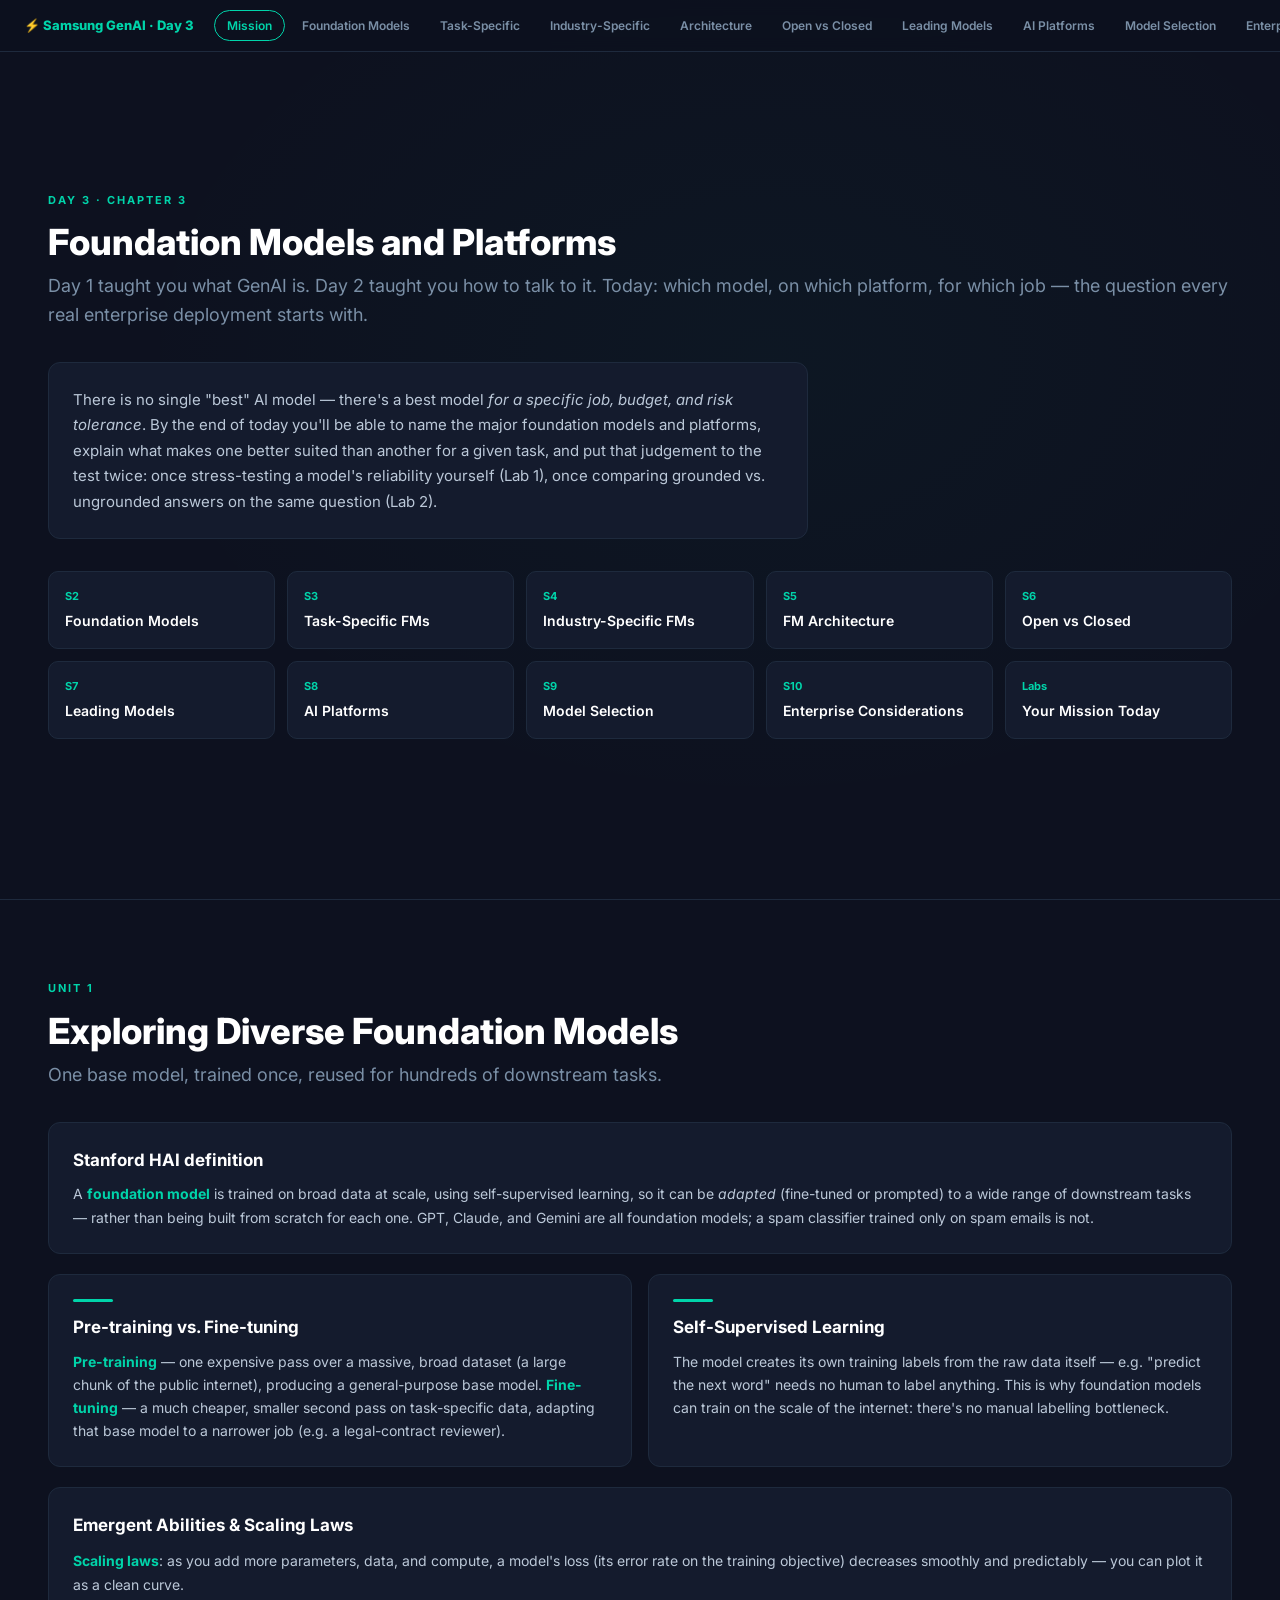
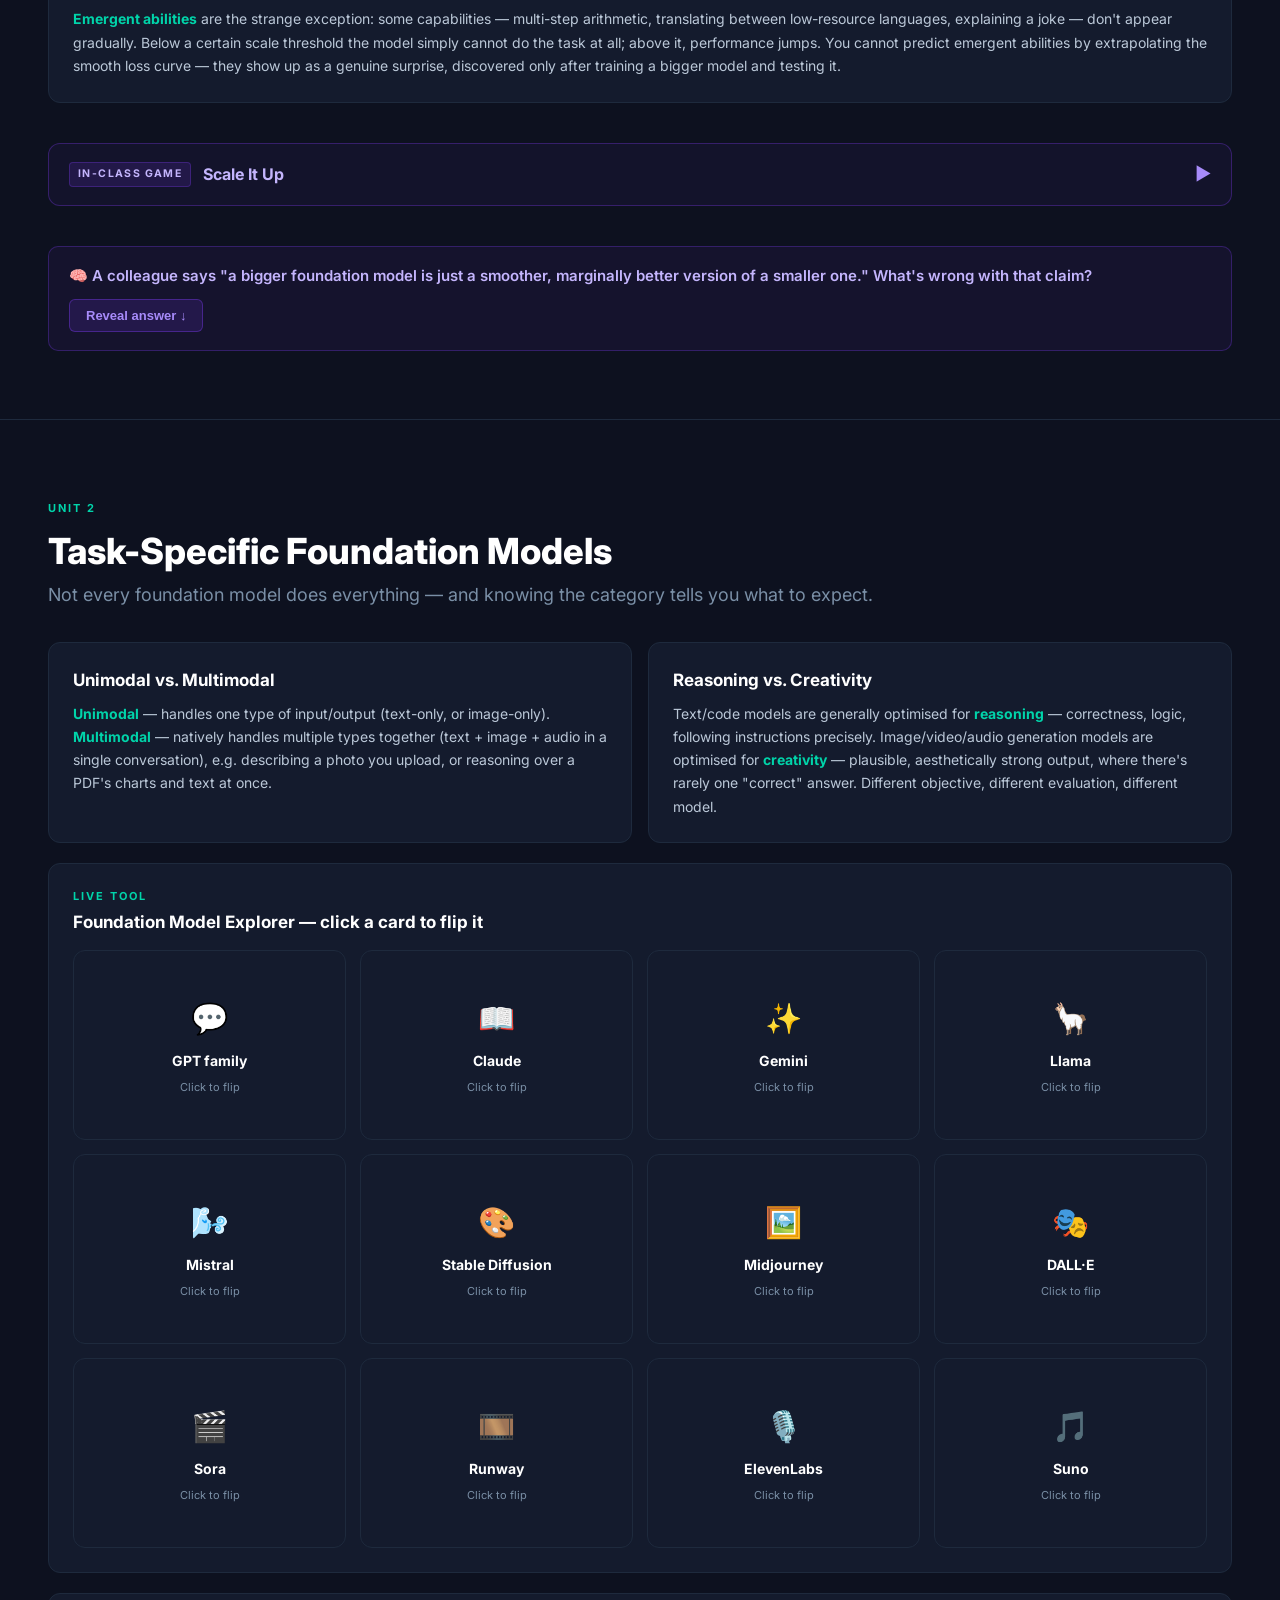
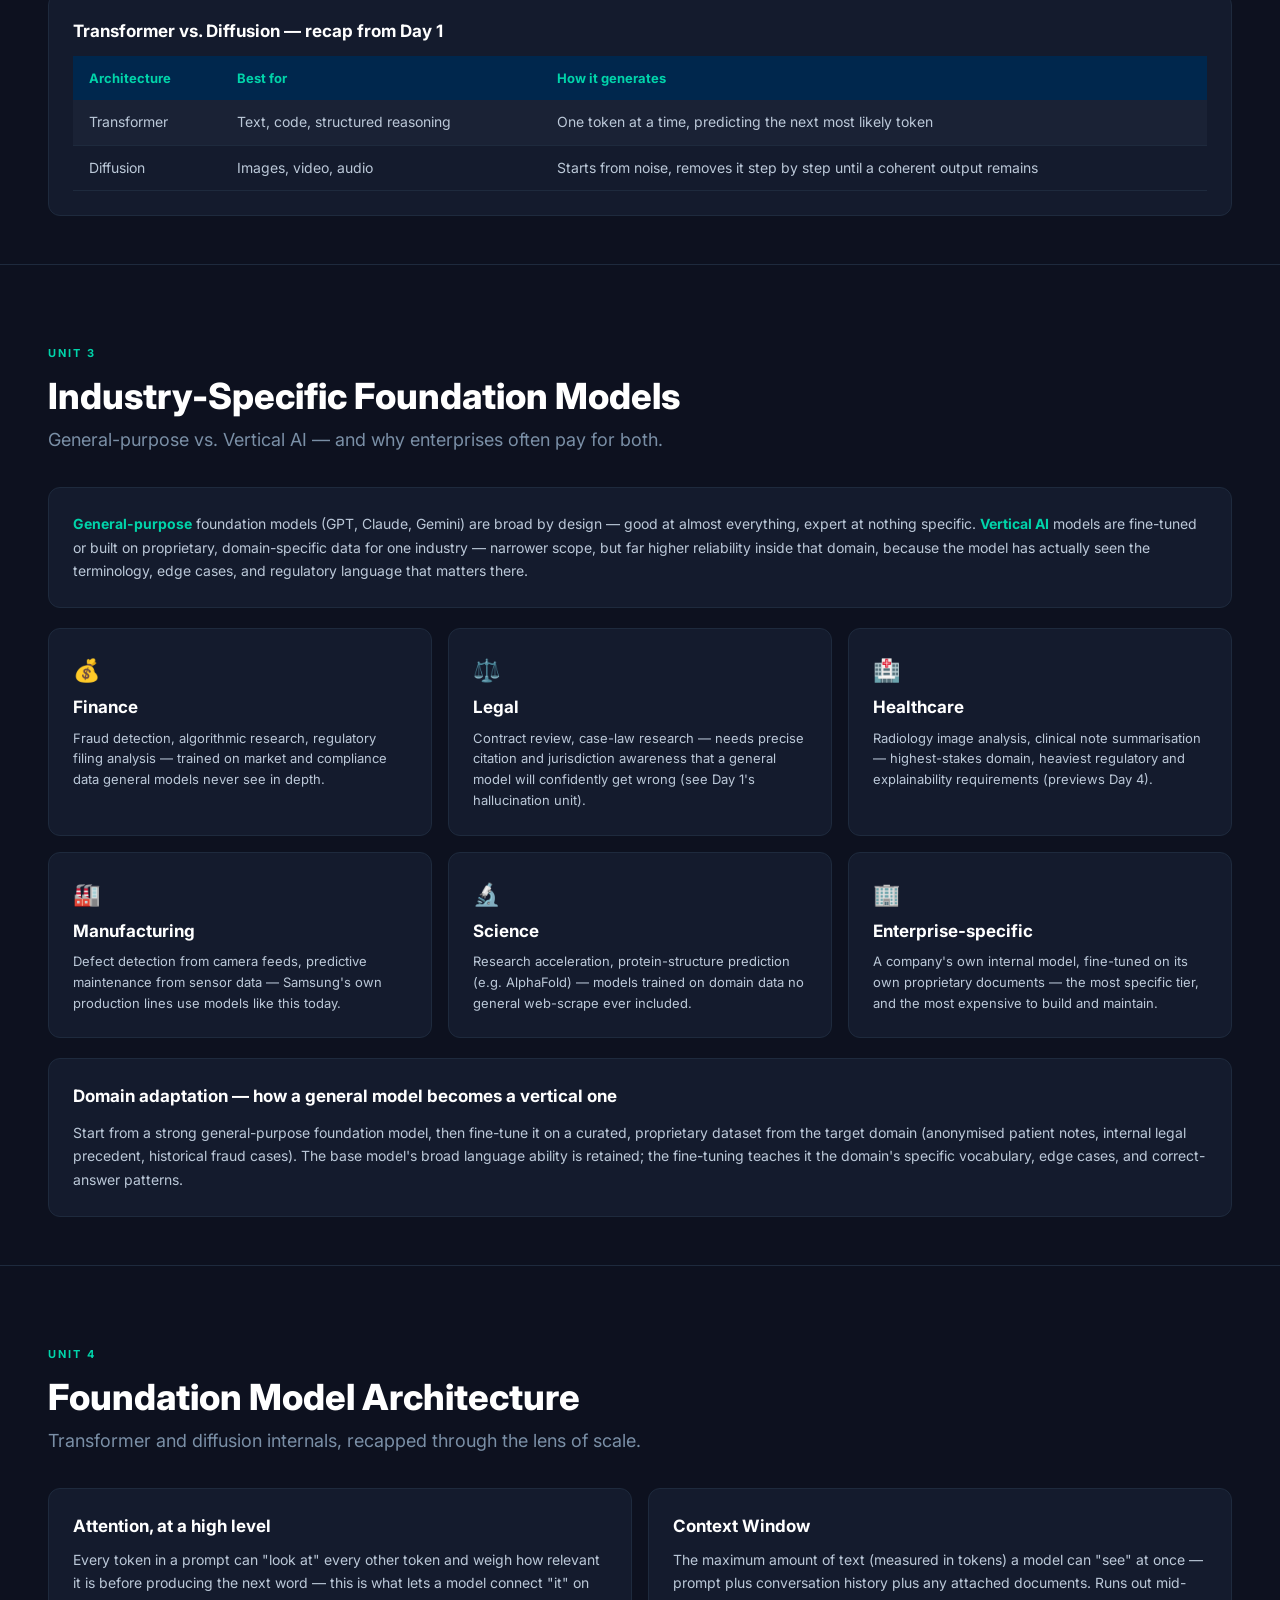
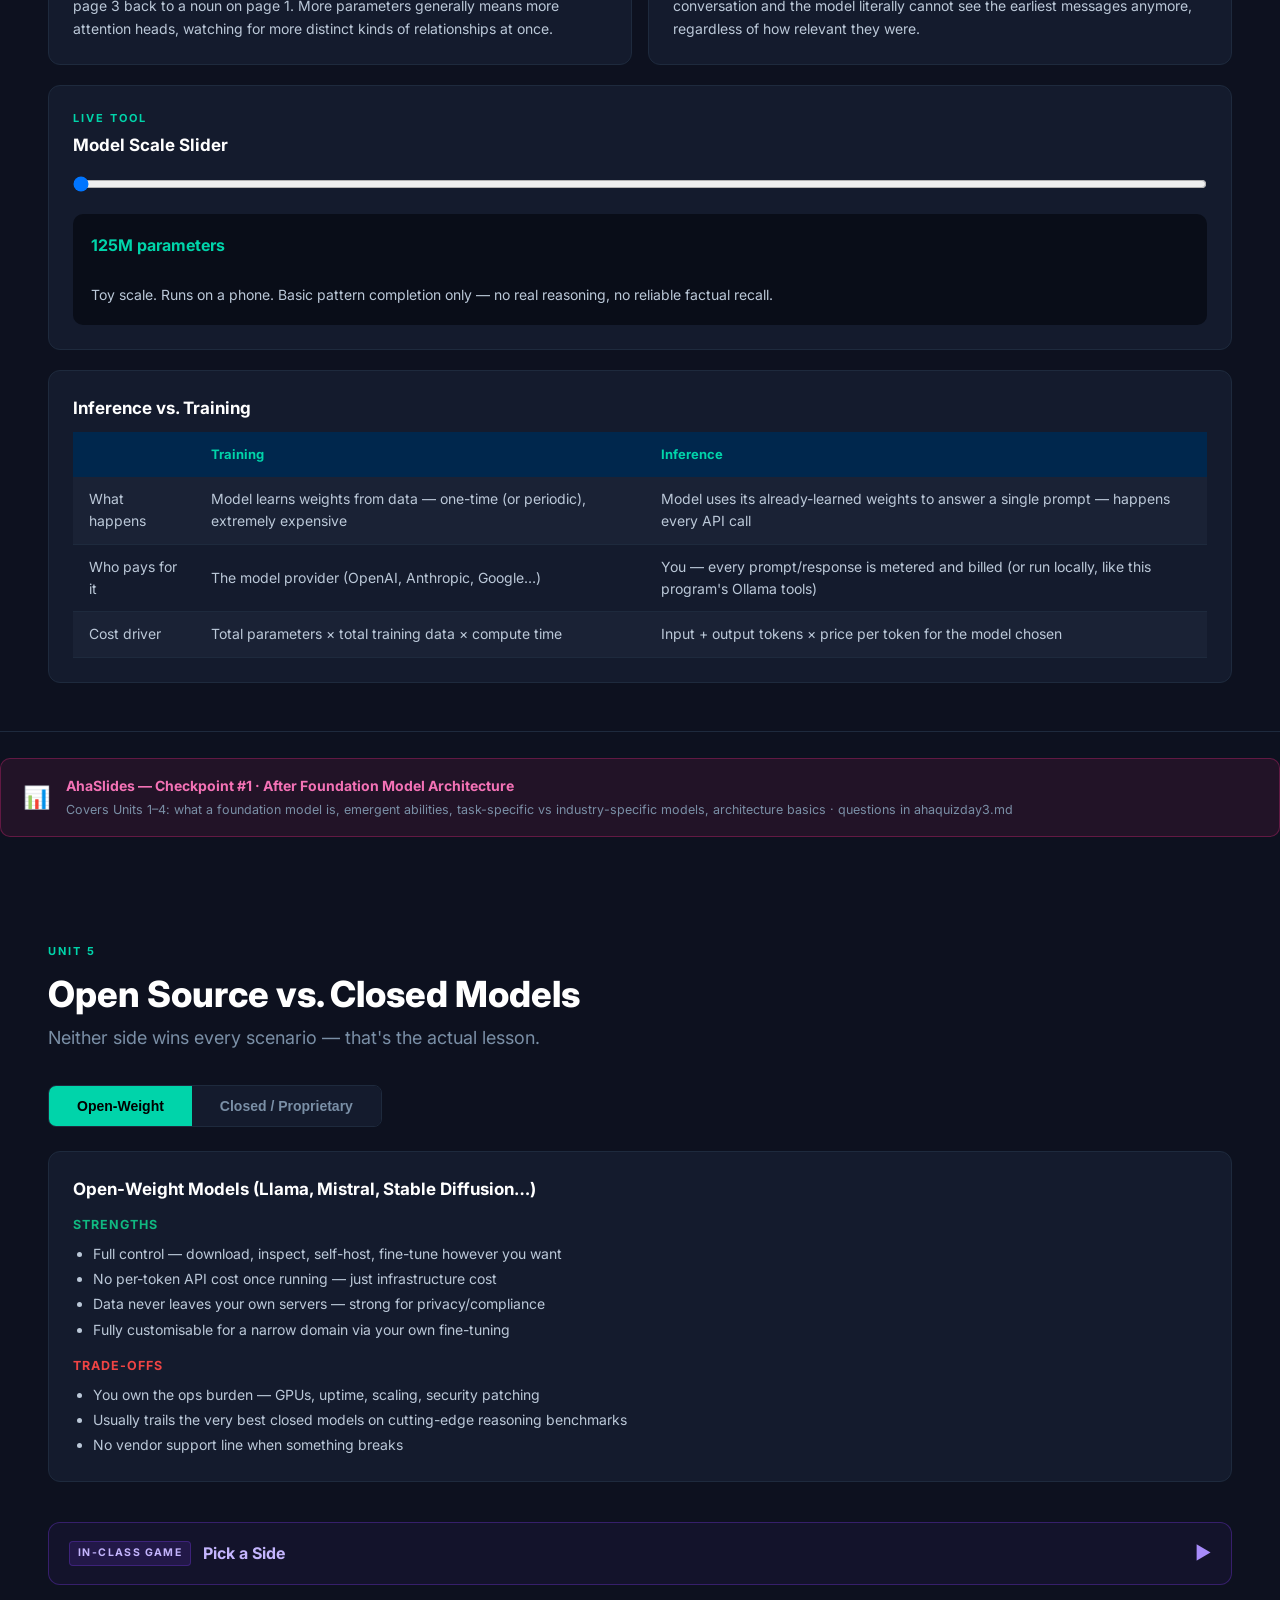
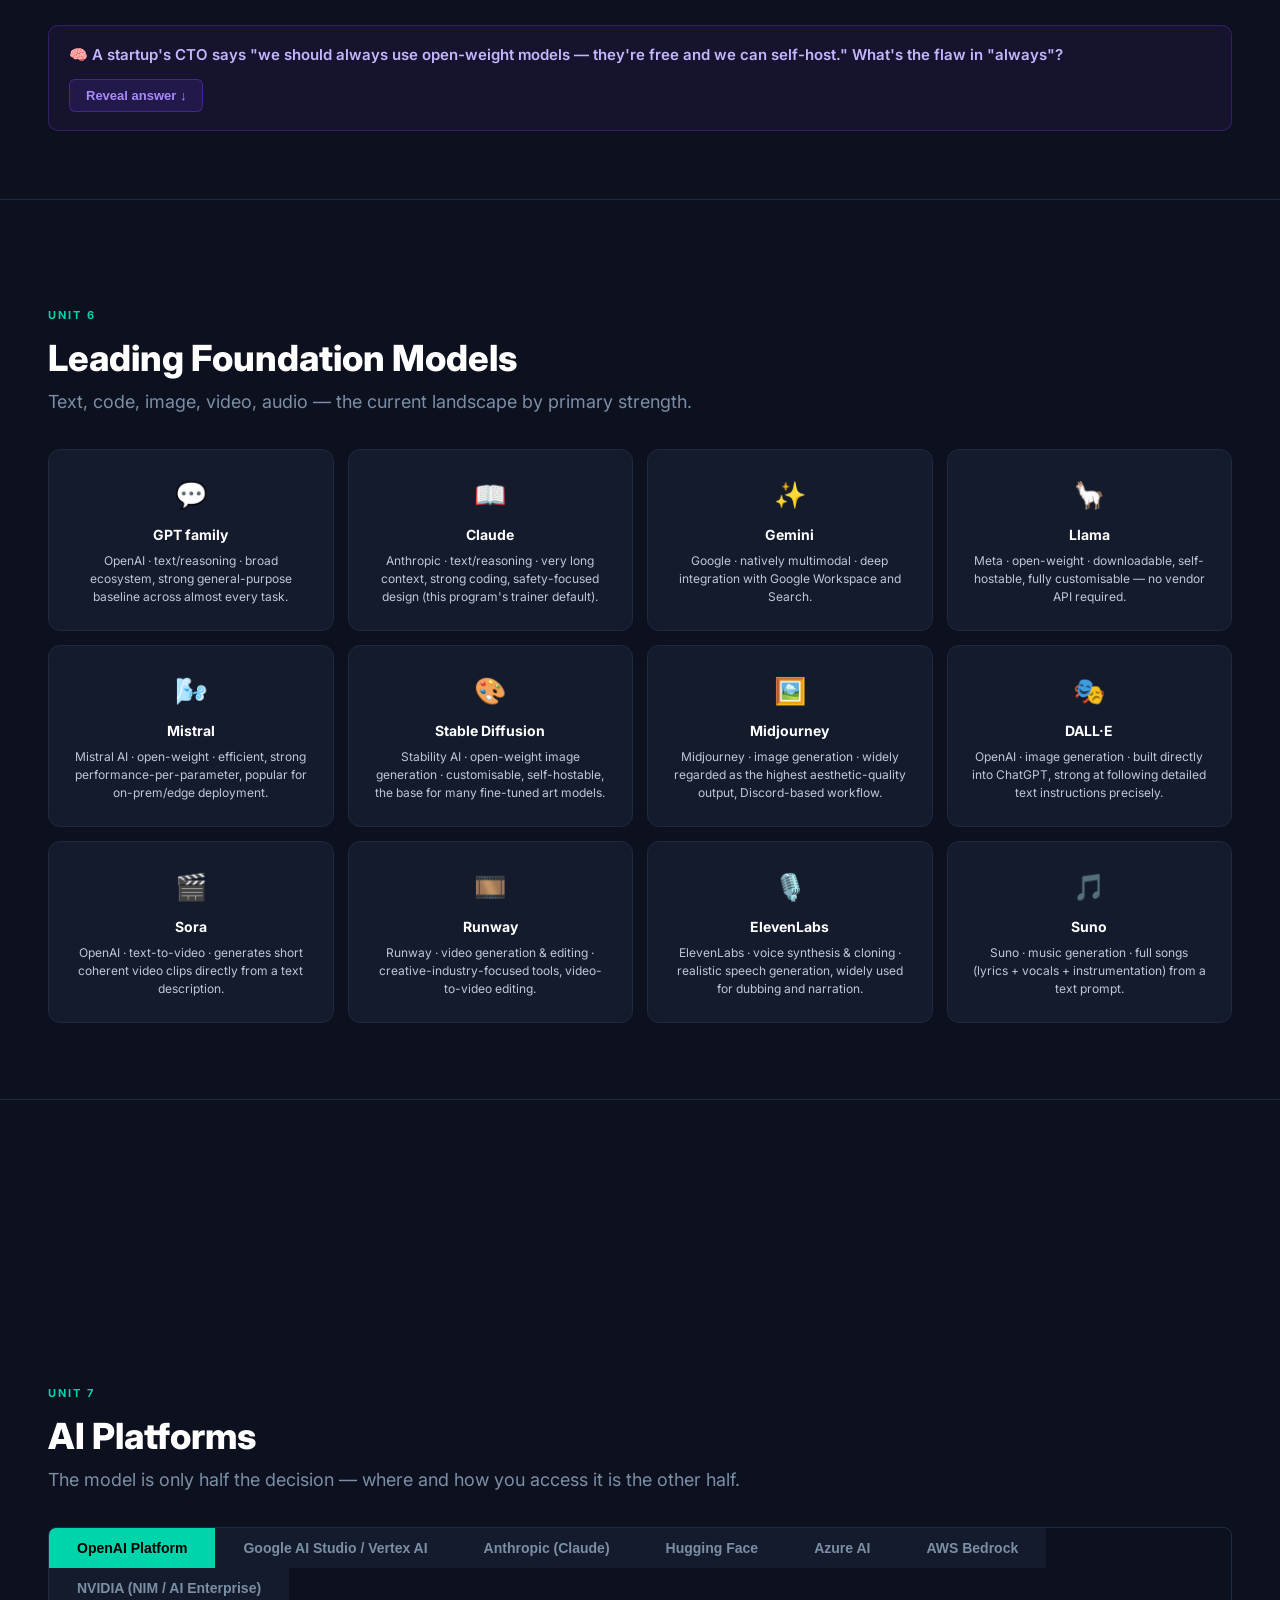
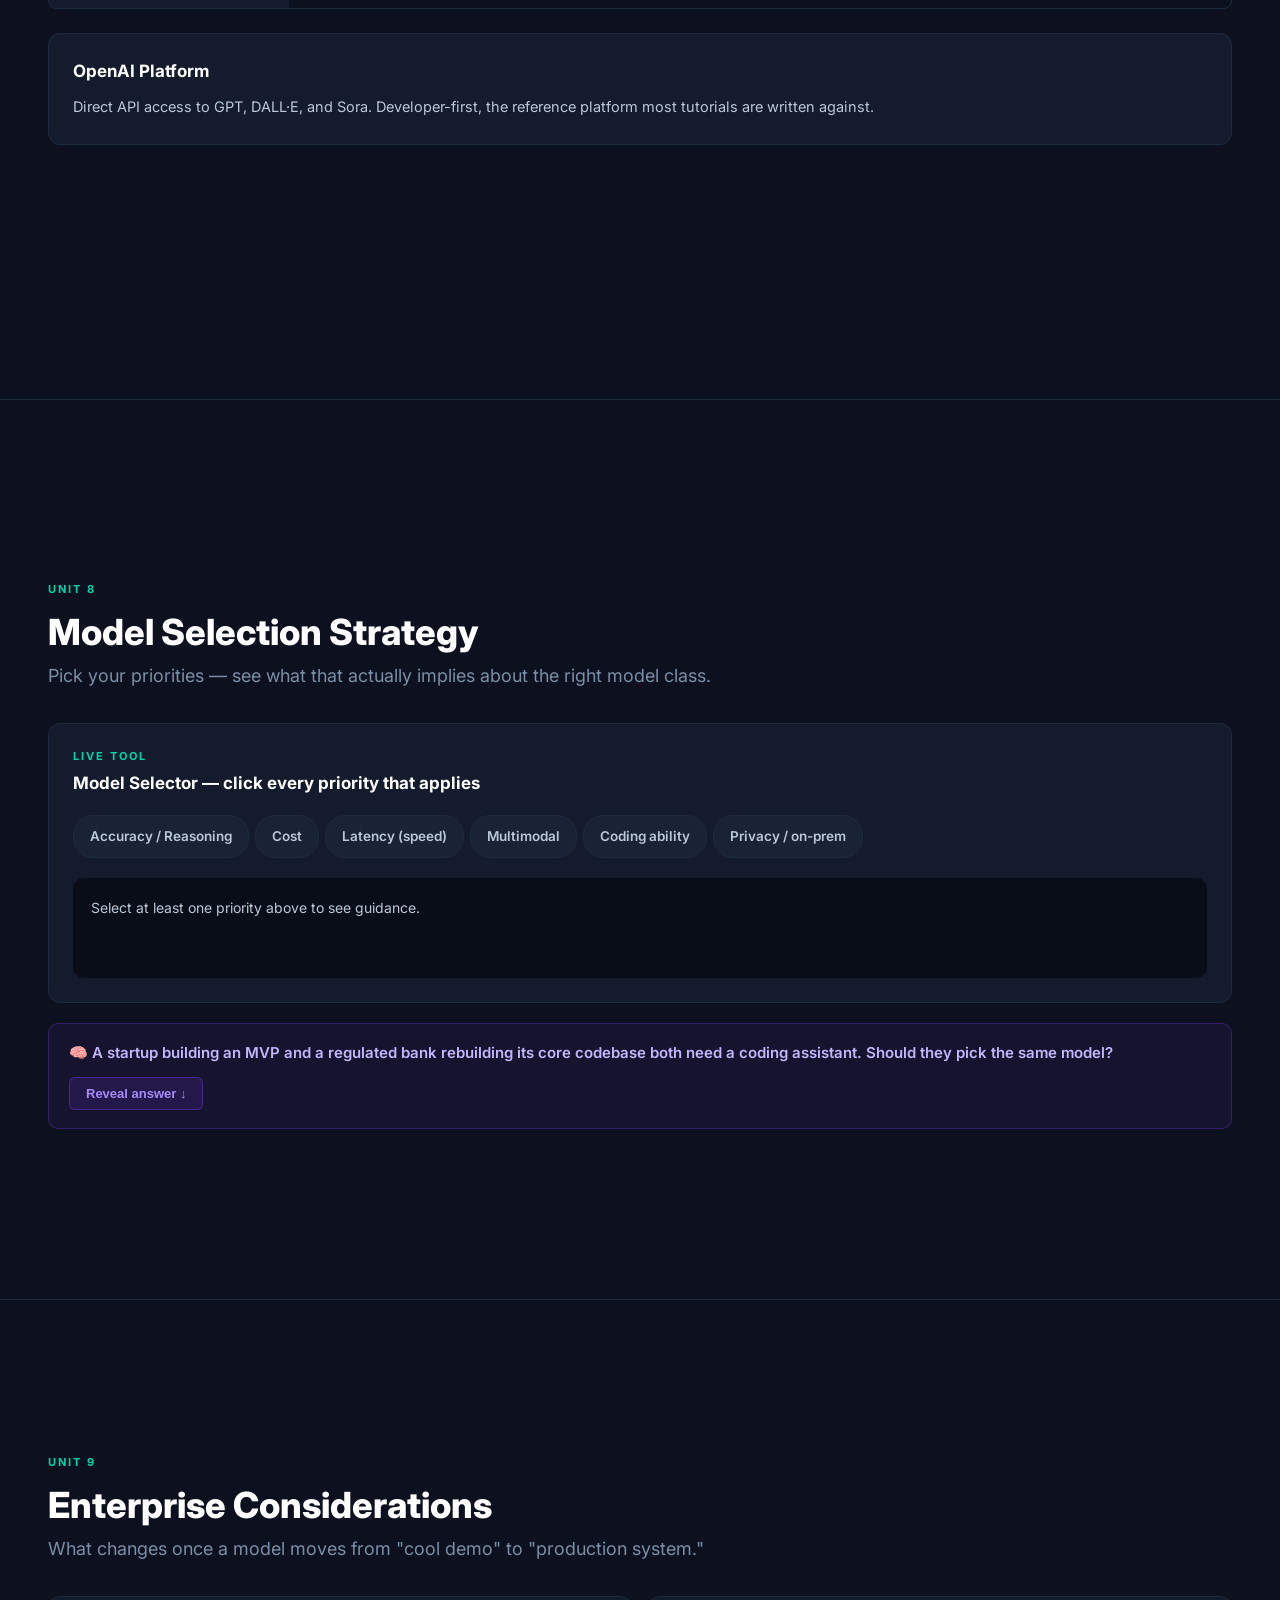
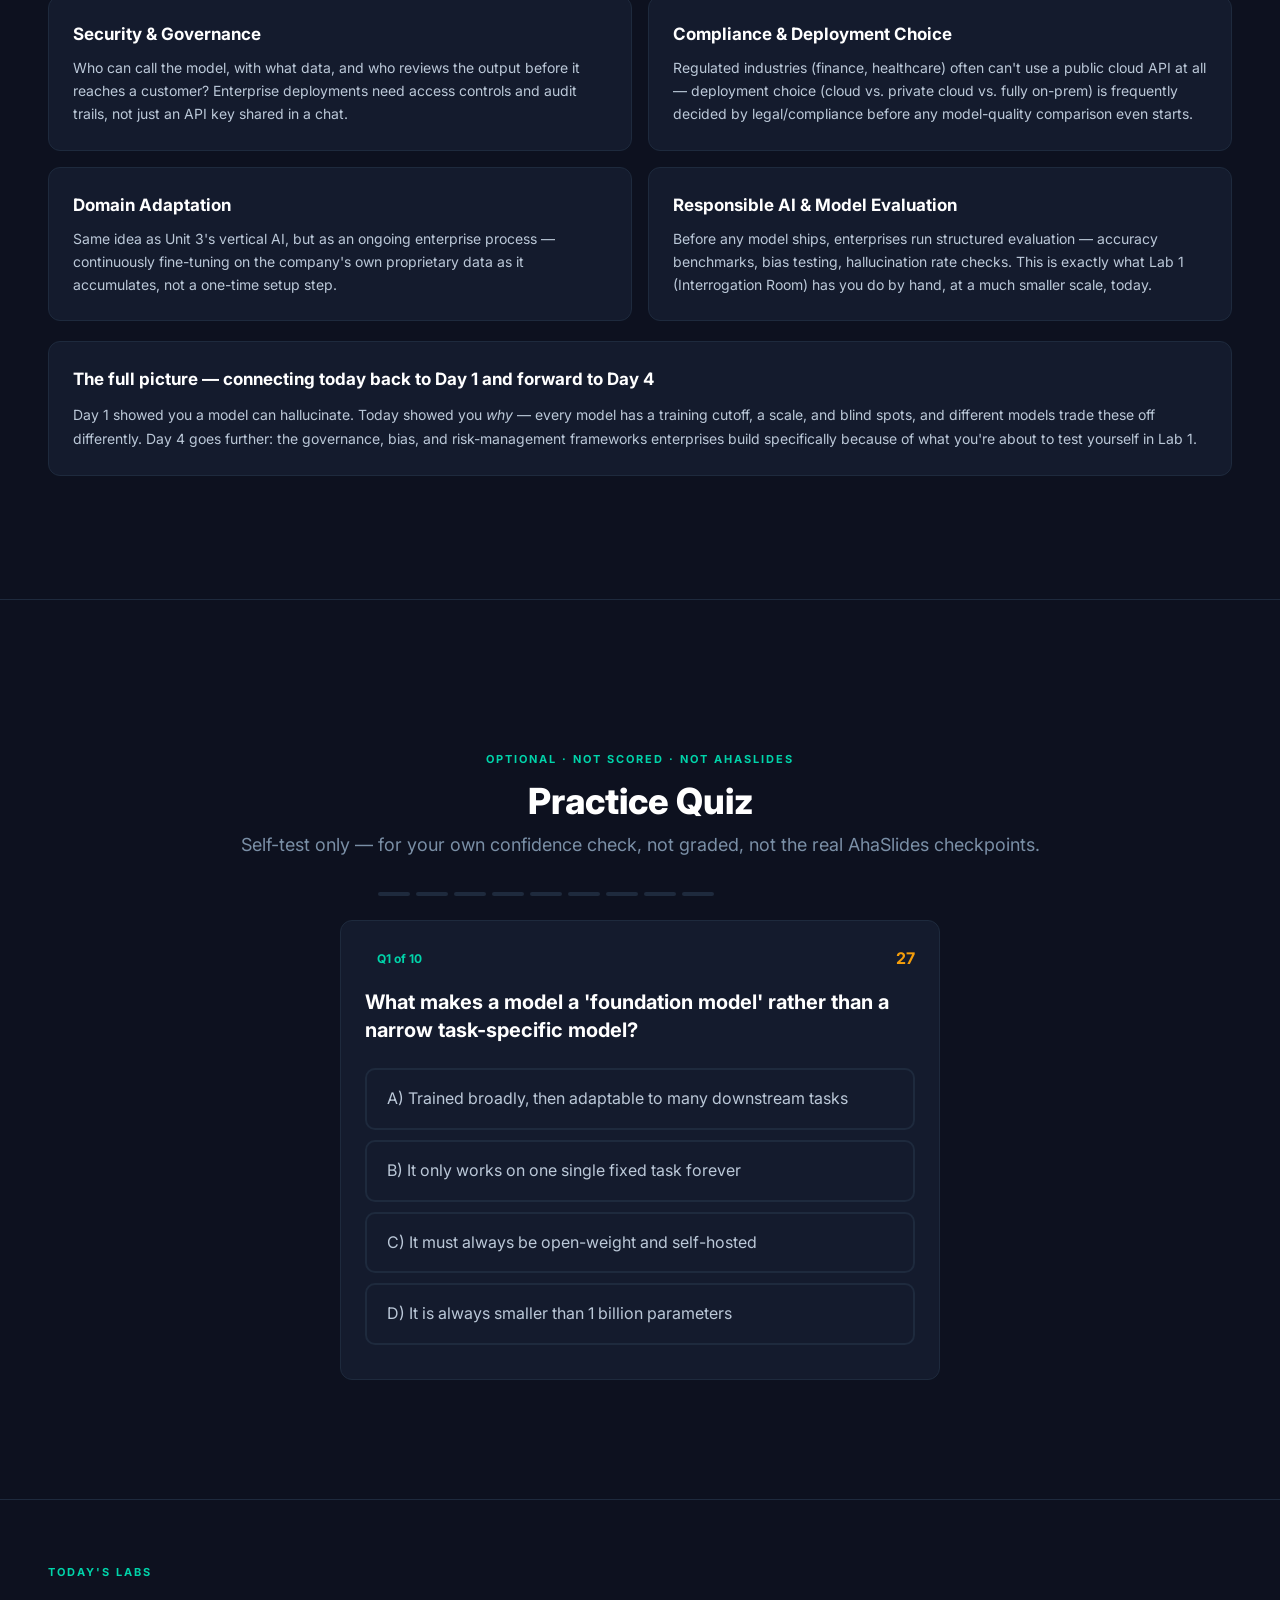
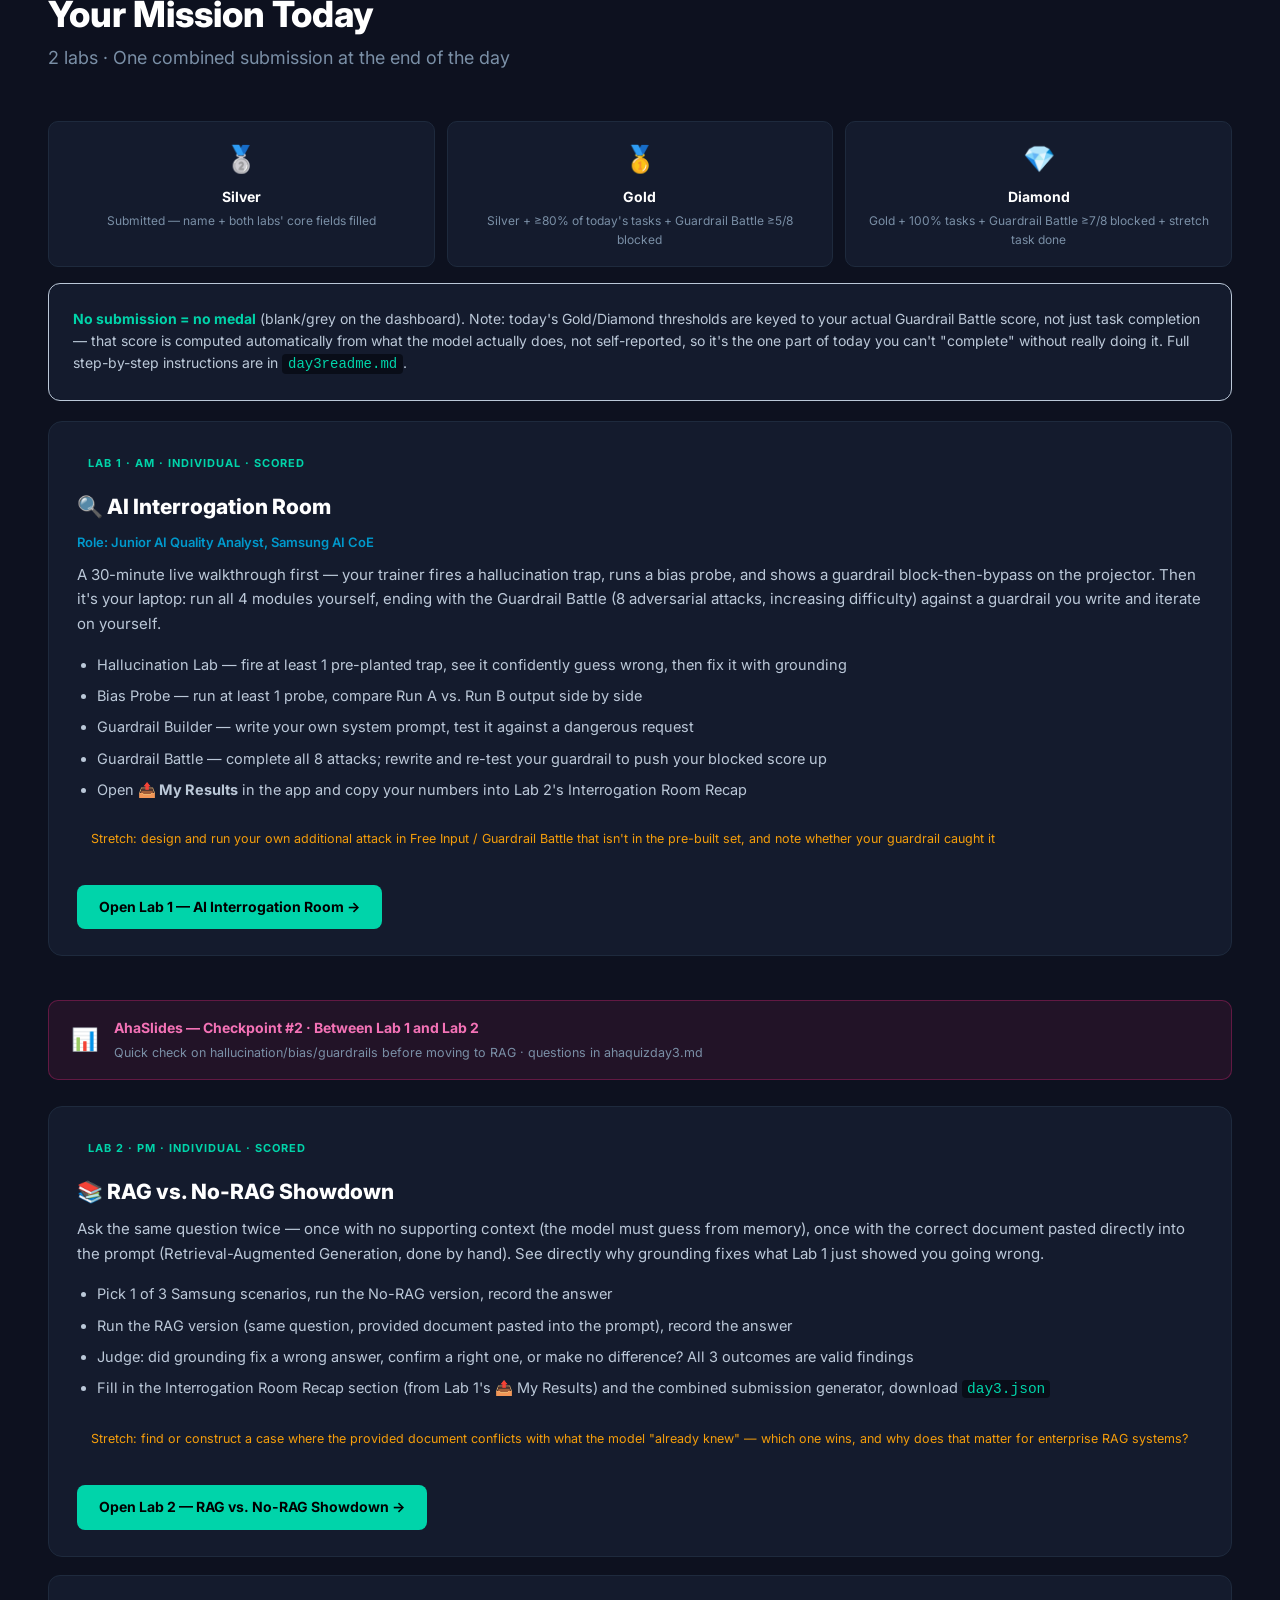
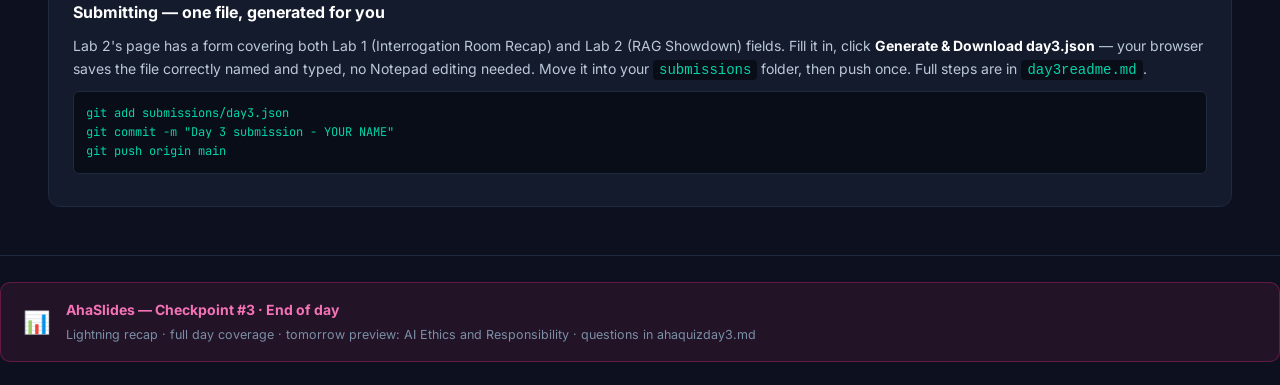
==== day3/index.html @ 74c8c0dc "Merge branch 'Anilmidna:main' into main" ====
<!DOCTYPE html>
<html lang="en">
<head>
<meta charset="UTF-8">
<meta name="viewport" content="width=device-width, initial-scale=1.0">
<title>Day 3 — Foundation Models and Platforms | Samsung GenAI Program</title>
<link href="https://fonts.googleapis.com/css2?family=Inter:wght@300;400;600;700;800&family=JetBrains+Mono:wght@400;600&display=swap" rel="stylesheet">
<style>
:root{--bg:#0D111F;--card:#141B2D;--card2:#1A2235;--accent:#00D4AA;--accent2:#0099CC;--white:#FFFFFF;--text:#BBC8D8;--dim:#7A8FA6;--danger:#EF4444;--warn:#F59E0B;--success:#10B981;--border:#1E2A3D}
*{margin:0;padding:0;box-sizing:border-box}
html{scroll-behavior:smooth}
body{background:var(--bg);color:var(--text);font-family:'Inter',sans-serif;font-size:17px;line-height:1.6;overflow-x:hidden}

/* NAV */
nav{position:fixed;top:0;left:0;right:0;z-index:1000;background:rgba(13,17,31,.95);backdrop-filter:blur(8px);border-bottom:1px solid var(--border);padding:0 24px;height:52px;display:flex;align-items:center;gap:4px;overflow-x:auto}
nav::-webkit-scrollbar{height:3px}
nav::-webkit-scrollbar-thumb{background:var(--accent)}
.nav-pill{flex-shrink:0;padding:5px 12px;border-radius:20px;font-size:12px;font-weight:600;color:var(--dim);text-decoration:none;transition:.2s;border:1px solid transparent;cursor:pointer}
.nav-pill:hover,.nav-pill.active{background:var(--accent)20;color:var(--accent);border-color:var(--accent)40}
.nav-brand{font-size:13px;font-weight:800;color:var(--accent);margin-right:16px;white-space:nowrap;flex-shrink:0}
.nav-prog{margin-left:auto;font-size:11px;color:var(--dim);flex-shrink:0;white-space:nowrap}

/* SECTIONS */
.section{min-height:100vh;padding:80px 48px 48px;display:flex;flex-direction:column;justify-content:center;border-bottom:1px solid var(--border)}
.section-label{font-size:11px;font-weight:700;letter-spacing:2px;color:var(--accent);text-transform:uppercase;margin-bottom:12px}
.section-title{font-size:36px;font-weight:800;color:var(--white);margin-bottom:8px;line-height:1.2}
.section-sub{font-size:18px;color:var(--dim);margin-bottom:32px}

/* CARDS */
.card{background:var(--card);border:1px solid var(--border);border-radius:12px;padding:24px}
.card-grid{display:grid;gap:16px}
.card-grid-2{grid-template-columns:1fr 1fr}
.card-grid-3{grid-template-columns:1fr 1fr 1fr}
.card-grid-4{grid-template-columns:1fr 1fr 1fr 1fr}
@media(max-width:900px){.card-grid-2,.card-grid-3,.card-grid-4{grid-template-columns:1fr}}
.accent-bar{width:40px;height:3px;background:var(--accent);border-radius:2px;margin-bottom:12px}

/* BUTTONS */
.btn{display:inline-flex;align-items:center;gap:8px;padding:12px 24px;border-radius:8px;font-size:15px;font-weight:600;border:none;cursor:pointer;transition:.2s}
.btn-primary{background:var(--accent);color:#000}
.btn-primary:hover{background:#00F0C0}
.btn-ghost{background:transparent;color:var(--accent);border:1px solid var(--accent)60}
.btn-ghost:hover{background:var(--accent)15}
.btn-sm{padding:8px 16px;font-size:13px}

/* BADGES */
.badge{display:inline-block;padding:4px 12px;border-radius:20px;font-size:12px;font-weight:700}
.badge-accent{background:var(--accent)20;color:var(--accent);border:1px solid var(--accent)40}
.badge-danger{background:var(--danger)20;color:var(--danger);border:1px solid var(--danger)40}
.badge-warn{background:var(--warn)20;color:var(--warn);border:1px solid var(--warn)40}
.badge-success{background:var(--success)20;color:var(--success);border:1px solid var(--success)40}

/* TABLE */
.data-table{width:100%;border-collapse:collapse}
.data-table th{background:#00274D;color:var(--accent);font-size:13px;font-weight:700;padding:12px 16px;text-align:left}
.data-table td{padding:11px 16px;font-size:14px;border-bottom:1px solid var(--border)}
.data-table tr:nth-child(even) td{background:var(--card2)}
.data-table tr:hover td{background:#1E2A3D}

/* ACCORDION */
.accordion-item{border:1px solid var(--border);border-radius:8px;margin-bottom:8px;overflow:hidden}
.accordion-header{padding:16px 20px;cursor:pointer;display:flex;justify-content:space-between;align-items:center;font-weight:600;color:var(--white);background:var(--card);transition:.2s}
.accordion-header:hover{background:var(--card2)}
.accordion-body{padding:0 20px;max-height:0;overflow:hidden;transition:max-height .3s,padding .3s}
.accordion-body.open{max-height:500px;padding:16px 20px}
.chevron{transition:.3s;color:var(--accent)}
.chevron.open{transform:rotate(180deg)}

/* CODE / DANGER BLOCKS */
.code-block{background:#090D18;border:1px solid var(--border);border-radius:6px;padding:12px;font-family:'JetBrains Mono',monospace;font-size:12px;color:var(--accent);white-space:pre-wrap;margin:8px 0}
.danger-block{background:var(--danger)10;border:1px solid var(--danger)30;border-radius:6px;padding:12px;font-family:'JetBrains Mono',monospace;font-size:12px;color:#FCA5A5;white-space:pre-wrap;margin:8px 0}
.prevent-tip{background:var(--success)10;border-left:3px solid var(--success);padding:10px 14px;border-radius:0 6px 6px 0;font-size:13px;color:#6EE7B7;margin-top:8px}

/* ANIMATIONS */
@keyframes fadeIn{from{opacity:0;transform:translateY(8px)}to{opacity:1;transform:translateY(0)}}
@keyframes fall{0%{transform:translateY(-20px) rotate(0deg);opacity:1}100%{transform:translateY(100vh) rotate(720deg);opacity:0}}
.fade-in{animation:fadeIn .4s ease}

/* HERO */
.hero-grid{display:grid;grid-template-columns:repeat(5,1fr);gap:12px;margin-top:32px}
@media(max-width:900px){.hero-grid{grid-template-columns:repeat(2,1fr)}}
.hero-tile{background:var(--card);border:1px solid var(--border);border-radius:10px;padding:16px;cursor:pointer;transition:.2s;text-decoration:none}
.hero-tile:hover{border-color:var(--accent);transform:translateY(-3px)}
.hero-tile-num{font-size:11px;font-weight:700;color:var(--accent)}
.hero-tile-label{font-size:14px;font-weight:600;color:var(--white);margin-top:4px}

/* TOGGLE / TABS */
.toggle-wrap{display:flex;gap:0;border:1px solid var(--border);border-radius:8px;overflow:hidden;width:fit-content;margin-bottom:24px;flex-wrap:wrap}
.toggle-btn{padding:12px 28px;font-size:14px;font-weight:700;border:none;cursor:pointer;transition:.2s}
.toggle-btn.active{background:var(--accent);color:#000}
.toggle-btn:not(.active){background:var(--card);color:var(--dim)}

/* FLIP CARDS */
.flip-card{perspective:1000px;cursor:pointer}
.flip-inner{transition:transform .6s;transform-style:preserve-3d;position:relative}
.flip-card.flipped .flip-inner{transform:rotateY(180deg)}
.flip-front,.flip-back{backface-visibility:hidden;border-radius:12px;padding:22px;min-height:190px;box-sizing:border-box}
.flip-front{background:var(--card);border:1px solid var(--border);display:flex;flex-direction:column;justify-content:center;align-items:center;text-align:center}
.flip-back{background:var(--card2);border:1px solid var(--accent)40;position:absolute;top:0;left:0;right:0;bottom:0;transform:rotateY(180deg);overflow:auto}

/* MODEL SELECTOR */
.selector-grid{display:grid;grid-template-columns:1fr 1fr;gap:20px}
@media(max-width:900px){.selector-grid{grid-template-columns:1fr}}
.priority-chip{display:inline-flex;align-items:center;gap:8px;padding:10px 16px;border-radius:20px;border:1px solid var(--border);background:var(--card2);cursor:pointer;font-size:13.5px;font-weight:600;color:var(--text);margin:4px 6px 4px 0;transition:.15s}
.priority-chip.active{border-color:var(--accent);background:var(--accent)1A;color:var(--accent)}
.selector-result{background:#090D18;border:1px solid var(--accent)40;border-radius:10px;padding:18px;font-size:14px;color:var(--text);line-height:1.7;min-height:100px}

/* GAME CARDS (in-class activities) */
.game-card{background:#7C3AED0F;border:1px solid #7C3AED55;border-radius:12px;overflow:hidden;margin:20px 0}
.game-header{display:flex;align-items:center;justify-content:space-between;padding:16px 20px;cursor:pointer}
.game-header:hover{background:#7C3AED0A}
.game-header-left{display:flex;align-items:center;gap:12px;flex-wrap:wrap}
.game-tag{font-size:10.5px;font-weight:700;letter-spacing:1.4px;text-transform:uppercase;color:#C4B5FD;background:#7C3AED26;border:1px solid #7C3AED4D;border-radius:4px;padding:3px 8px}
.game-title{font-size:16px;font-weight:700;color:#C4B5FD}
.game-toggle{font-size:18px;color:#A78BFA;transition:.3s}
.game-card.open .game-toggle{transform:rotate(90deg)}
.game-body{display:none;padding:0 20px 20px}
.game-card.open .game-body{display:block;animation:fadeIn .3s}
.game-dur{font-size:12px;color:#A78BFA;border:1px solid #7C3AED4D;border-radius:4px;padding:2px 9px;margin-bottom:12px;display:inline-block}
.game-desc{font-size:14px;color:var(--text);margin-bottom:12px;line-height:1.6}
.game-primer{background:#7C3AED14;border-left:3px solid #7C3AED88;border-radius:0 8px 8px 0;padding:10px 14px;margin-bottom:14px;font-size:13.5px;color:#C4B5FD;line-height:1.6}
.game-steps{list-style:none;padding:0;counter-reset:gs}
.game-steps li{counter-increment:gs;display:flex;gap:10px;margin-bottom:10px;font-size:14px;color:var(--text)}
.game-steps li::before{content:counter(gs);min-width:22px;height:22px;border-radius:50%;background:#7C3AED33;color:#A78BFA;font-size:12px;font-weight:700;display:flex;align-items:center;justify-content:center;flex-shrink:0;margin-top:1px}
.game-debrief{margin-top:12px;padding:10px 14px;background:var(--success)10;border-left:3px solid var(--success);border-radius:0 8px 8px 0;font-size:13.5px;color:#6EE7B7}
.game-reveal-list{margin-top:10px;padding-left:0;list-style:none}
.game-reveal-list li{display:flex;justify-content:space-between;align-items:center;gap:12px;cursor:pointer;padding:10px 14px;border:1px solid #7C3AED33;border-radius:8px;margin-bottom:6px;background:#7C3AED08;transition:.15s}
.game-reveal-list li:hover{border-color:#7C3AED66;background:#7C3AED14}
.game-reveal-list .game-q{font-size:14px;color:var(--white)}
.game-reveal-list .game-a{font-size:13px;font-weight:700;opacity:0;transition:opacity .2s}
.game-reveal-list li.revealed .game-a{opacity:1}

/* SELF-CHECK */
.selfcheck{background:#7C3AED12;border:1px solid #7C3AED4D;border-radius:10px;padding:18px 20px;margin:20px 0}
.selfcheck-q{font-size:15px;color:#C4B5FD;margin-bottom:12px;font-weight:600;line-height:1.5}
.selfcheck-btn{font-size:13px;background:#7C3AED26;border:1px solid #7C3AED66;color:#A78BFA;border-radius:6px;padding:8px 16px;cursor:pointer;font-weight:600}
.selfcheck-btn:hover{background:#7C3AED3D}
.selfcheck-ans{display:none;margin-top:14px;padding-top:14px;border-top:1px solid #7C3AED33;font-size:14px;color:var(--text);line-height:1.65}
.selfcheck-ans.show{display:block;animation:fadeIn .3s}

/* QUIZ */
.quiz-q{font-size:20px;font-weight:700;color:var(--white);margin-bottom:24px;line-height:1.4}
.quiz-opt{padding:16px 20px;border:2px solid var(--border);border-radius:10px;cursor:pointer;margin-bottom:10px;font-size:16px;transition:.2s;background:var(--card)}
.quiz-opt:hover:not(.disabled){border-color:var(--accent);background:var(--accent)10}
.quiz-opt.correct{border-color:var(--success);background:var(--success)15;color:var(--success)}
.quiz-opt.wrong{border-color:var(--danger);background:var(--danger)10;color:#FCA5A5}
.quiz-opt.disabled{cursor:default;pointer-events:none}
.quiz-progress{display:flex;gap:6px;margin-bottom:24px}
.quiz-prog-dot{width:32px;height:4px;border-radius:2px;background:var(--border)}
.quiz-prog-dot.done{background:var(--accent)}
.quiz-prog-dot.current{background:var(--accent)60}
.score-ring{width:140px;height:140px;border-radius:50%;border:8px solid var(--accent);display:flex;flex-direction:column;align-items:center;justify-content:center;margin:0 auto 24px}
.score-num{font-size:42px;font-weight:800;color:var(--white)}
.score-total{font-size:16px;color:var(--dim)}

/* CONFETTI */
.confetti-piece{position:fixed;width:10px;height:10px;z-index:9999;animation:fall 3s linear forwards;pointer-events:none}

/* LABS SECTION */
.lab-card{background:var(--card);border:1px solid var(--border);border-radius:14px;padding:26px 28px;margin-bottom:18px}
.lab-badge{font-size:11px;font-weight:700;letter-spacing:1px;text-transform:uppercase;background:var(--accent)1A;color:var(--accent);border:1px solid var(--accent)4D;border-radius:4px;padding:4px 11px;display:inline-block;margin-bottom:14px}
.lab-card h3{font-size:21px;font-weight:800;color:var(--white);margin-bottom:8px}
.lab-role{font-size:13px;color:var(--accent2);margin-bottom:10px;font-weight:600}
.lab-card .desc{font-size:15px;color:var(--text);margin-bottom:16px;line-height:1.65}
.lab-tasks{padding-left:20px;font-size:14.5px;color:var(--text)}
.lab-tasks li{margin-bottom:8px;line-height:1.6}
.stretch-note{display:inline-block;font-size:12.5px;color:var(--warn);border:1px solid var(--warn)4D;border-radius:6px;padding:8px 14px;margin:12px 0}
.lab-link{display:inline-block;margin-top:16px;background:var(--accent);color:#000;font-weight:700;font-size:14px;text-decoration:none;padding:11px 22px;border-radius:8px;transition:.2s}
.lab-link:hover{background:#00F0C0}
.ach-grid{display:grid;grid-template-columns:repeat(3,1fr);gap:12px;margin:16px 0}
@media(max-width:700px){.ach-grid{grid-template-columns:1fr}}
.ach-card{background:var(--card);border:1px solid var(--border);border-radius:10px;padding:16px;text-align:center}
.ach-icon{font-size:26px;margin-bottom:6px}
.ach-name{font-size:14px;font-weight:700;color:var(--white);margin-bottom:3px}
.ach-desc{font-size:12px;color:var(--dim)}

/* AHASLIDES QUIZ MARKER */
.quiz-marker{background:#DB27771A;border:1px solid #DB277759;border-radius:10px;padding:16px 22px;margin:26px 0;display:flex;align-items:center;gap:16px}
.quiz-icon{font-size:22px;flex-shrink:0}
.quiz-title{font-size:14px;font-weight:700;color:#F472B6}
.quiz-desc{font-size:12.5px;color:var(--dim);margin-top:3px}
</style>
</head>
<body>

<!-- NAVIGATION -->
<nav id="main-nav">
  <span class="nav-brand">⚡ Samsung GenAI · Day 3</span>
  <a class="nav-pill active" href="#s1">Mission</a>
  <a class="nav-pill" href="#s2">Foundation Models</a>
  <a class="nav-pill" href="#s3">Task-Specific</a>
  <a class="nav-pill" href="#s4">Industry-Specific</a>
  <a class="nav-pill" href="#s5">Architecture</a>
  <a class="nav-pill" href="#s6">Open vs Closed</a>
  <a class="nav-pill" href="#s7">Leading Models</a>
  <a class="nav-pill" href="#s8">AI Platforms</a>
  <a class="nav-pill" href="#s9">Model Selection</a>
  <a class="nav-pill" href="#s10">Enterprise</a>
  <a class="nav-pill" href="#s11">Practice Quiz</a>
  <a class="nav-pill" href="#labs">Labs</a>
  <span class="nav-prog" id="nav-prog">Section 1 / 12</span>
</nav>

<!-- ══════════════════════════ S1 — HERO ══════════════════════════ -->
<section class="section" id="s1" style="background:radial-gradient(ellipse at 60% 40%,#00D4AA08 0%,transparent 60%)">
  <div class="section-label">Day 3 · Chapter 3</div>
  <div class="section-title">Foundation Models and Platforms</div>
  <div class="section-sub">Day 1 taught you what GenAI is. Day 2 taught you how to talk to it. Today: which model, on which platform, for which job — the question every real enterprise deployment starts with.</div>
  <div class="card" style="max-width:760px">
    <p style="font-size:15px;color:var(--text);line-height:1.7">There is no single "best" AI model — there's a best model <em>for a specific job, budget, and risk tolerance</em>. By the end of today you'll be able to name the major foundation models and platforms, explain what makes one better suited than another for a given task, and put that judgement to the test twice: once stress-testing a model's reliability yourself (Lab 1), once comparing grounded vs. ungrounded answers on the same question (Lab 2).</p>
  </div>
  <div class="hero-grid">
    <a class="hero-tile" href="#s2"><div class="hero-tile-num">S2</div><div class="hero-tile-label">Foundation Models</div></a>
    <a class="hero-tile" href="#s3"><div class="hero-tile-num">S3</div><div class="hero-tile-label">Task-Specific FMs</div></a>
    <a class="hero-tile" href="#s4"><div class="hero-tile-num">S4</div><div class="hero-tile-label">Industry-Specific FMs</div></a>
    <a class="hero-tile" href="#s5"><div class="hero-tile-num">S5</div><div class="hero-tile-label">FM Architecture</div></a>
    <a class="hero-tile" href="#s6"><div class="hero-tile-num">S6</div><div class="hero-tile-label">Open vs Closed</div></a>
    <a class="hero-tile" href="#s7"><div class="hero-tile-num">S7</div><div class="hero-tile-label">Leading Models</div></a>
    <a class="hero-tile" href="#s8"><div class="hero-tile-num">S8</div><div class="hero-tile-label">AI Platforms</div></a>
    <a class="hero-tile" href="#s9"><div class="hero-tile-num">S9</div><div class="hero-tile-label">Model Selection</div></a>
    <a class="hero-tile" href="#s10"><div class="hero-tile-num">S10</div><div class="hero-tile-label">Enterprise Considerations</div></a>
    <a class="hero-tile" href="#labs"><div class="hero-tile-num">Labs</div><div class="hero-tile-label">Your Mission Today</div></a>
  </div>
</section>

<!-- ══════════════════════════ S2 — DIVERSE FOUNDATION MODELS ══════════════════════════ -->
<section class="section" id="s2">
  <div class="section-label">Unit 1</div>
  <div class="section-title">Exploring Diverse Foundation Models</div>
  <div class="section-sub">One base model, trained once, reused for hundreds of downstream tasks.</div>

  <div class="card" style="margin-bottom:20px">
    <h4 style="color:var(--white);margin-bottom:8px">Stanford HAI definition</h4>
    <p style="font-size:14px;line-height:1.7">A <strong style="color:var(--accent)">foundation model</strong> is trained on broad data at scale, using self-supervised learning, so it can be <em>adapted</em> (fine-tuned or prompted) to a wide range of downstream tasks — rather than being built from scratch for each one. GPT, Claude, and Gemini are all foundation models; a spam classifier trained only on spam emails is not.</p>
  </div>

  <div class="card-grid card-grid-2" style="margin-bottom:20px">
    <div class="card">
      <div class="accent-bar"></div>
      <h4 style="color:var(--white);margin-bottom:8px">Pre-training vs. Fine-tuning</h4>
      <p style="font-size:14px;line-height:1.65"><strong style="color:var(--accent)">Pre-training</strong> — one expensive pass over a massive, broad dataset (a large chunk of the public internet), producing a general-purpose base model. <strong style="color:var(--accent)">Fine-tuning</strong> — a much cheaper, smaller second pass on task-specific data, adapting that base model to a narrower job (e.g. a legal-contract reviewer).</p>
    </div>
    <div class="card">
      <div class="accent-bar"></div>
      <h4 style="color:var(--white);margin-bottom:8px">Self-Supervised Learning</h4>
      <p style="font-size:14px;line-height:1.65">The model creates its own training labels from the raw data itself — e.g. "predict the next word" needs no human to label anything. This is why foundation models can train on the scale of the internet: there's no manual labelling bottleneck.</p>
    </div>
  </div>

  <div class="card" style="margin-bottom:20px">
    <h4 style="color:var(--white);margin-bottom:10px">Emergent Abilities &amp; Scaling Laws</h4>
    <p style="font-size:14px;line-height:1.7;margin-bottom:10px"><strong style="color:var(--accent)">Scaling laws</strong>: as you add more parameters, data, and compute, a model's loss (its error rate on the training objective) decreases smoothly and predictably — you can plot it as a clean curve.</p>
    <p style="font-size:14px;line-height:1.7"><strong style="color:var(--accent)">Emergent abilities</strong> are the strange exception: some capabilities — multi-step arithmetic, translating between low-resource languages, explaining a joke — don't appear gradually. Below a certain scale threshold the model simply cannot do the task at all; above it, performance jumps. You cannot predict emergent abilities by extrapolating the smooth loss curve — they show up as a genuine surprise, discovered only after training a bigger model and testing it.</p>
  </div>

  <div class="game-card" id="game1">
    <div class="game-header" onclick="toggleGame('game1')">
      <div class="game-header-left">
        <span class="game-tag">In-Class Game</span>
        <span class="game-title">Scale It Up</span>
      </div>
      <span class="game-toggle">▶</span>
    </div>
    <div class="game-body">
      <span class="game-dur">⏱ 12 min · 8–10 volunteers form a growing line, rest of room votes</span>
      <div class="game-primer">📈 Primer: a scaling law is a smooth, predictable curve — bigger model, gradually better. An emergent ability is different — a specific skill that is simply absent below a size threshold and suddenly present above it, not a gradual improvement. Today's game makes that "sudden jump" physical instead of abstract.</div>
      <p class="game-desc">8–10 volunteers line up at the front, each holding a card with a parameter count (125M, 350M, 1.3B, 6B, 13B, 70B, 175B, 540B — smallest to largest). Trainer keeps a running "smooth loss curve" sketched on the whiteboard throughout, dropping a little with each new volunteer added — that part stays gradual on purpose.</p>
      <ul class="game-steps">
        <li>Trainer reveals one task per round (e.g. "explain why this joke is funny," "do 3-digit multiplication," "translate a proverb between two low-resource languages")</li>
        <li>Starting from the smallest card, add one volunteer to the line at a time. At each size, the room shouts a guess: can a model this size do the task?</li>
        <li>Below the threshold volunteer, that "model" gives a scripted blank/wrong non-answer (trainer preps this in advance per task) — no matter how much bigger it gets, still wrong, still wrong…</li>
        <li>Then one specific volunteer (the threshold size, chosen in advance per task) suddenly performs the task correctly and confidently — a visible jump, not a gradual improvement</li>
        <li>Point back at the whiteboard's smooth loss curve: it kept improving gradually the whole time, but the actual skill only appeared at one specific point</li>
      </ul>
      <div class="game-debrief">💡 Debrief: this is exactly why "just make it bigger" is a real strategy, not lazy engineering — some capabilities are only unlocked at scale, and nobody can fully predict which ones or exactly where, until someone trains the bigger model and tests it.</div>
    </div>
  </div>

  <div class="selfcheck">
    <div class="selfcheck-q">🧠 A colleague says "a bigger foundation model is just a smoother, marginally better version of a smaller one." What's wrong with that claim?</div>
    <button class="selfcheck-btn" onclick="toggleCheck(this)">Reveal answer ↓</button>
    <div class="selfcheck-ans">It's only half true. Loss/accuracy does improve smoothly with scale (the scaling law part) — but some specific abilities appear suddenly at a size threshold rather than gradually (emergent abilities). A model can be "10% bigger" and go from completely unable to do a task, to reliably able to do it — that's not a smooth improvement, it's a step change, and it's part of why model selection isn't just "pick the cheapest one that's big enough."</div>
  </div>
</section>

<!-- ══════════════════════════ S3 — TASK-SPECIFIC FOUNDATION MODELS ══════════════════════════ -->
<section class="section" id="s3">
  <div class="section-label">Unit 2</div>
  <div class="section-title">Task-Specific Foundation Models</div>
  <div class="section-sub">Not every foundation model does everything — and knowing the category tells you what to expect.</div>

  <div class="card-grid card-grid-2" style="margin-bottom:20px">
    <div class="card">
      <h4 style="color:var(--white);margin-bottom:8px">Unimodal vs. Multimodal</h4>
      <p style="font-size:14px;line-height:1.65"><strong style="color:var(--accent)">Unimodal</strong> — handles one type of input/output (text-only, or image-only). <strong style="color:var(--accent)">Multimodal</strong> — natively handles multiple types together (text + image + audio in a single conversation), e.g. describing a photo you upload, or reasoning over a PDF's charts and text at once.</p>
    </div>
    <div class="card">
      <h4 style="color:var(--white);margin-bottom:8px">Reasoning vs. Creativity</h4>
      <p style="font-size:14px;line-height:1.65">Text/code models are generally optimised for <strong style="color:var(--accent)">reasoning</strong> — correctness, logic, following instructions precisely. Image/video/audio generation models are optimised for <strong style="color:var(--accent)">creativity</strong> — plausible, aesthetically strong output, where there's rarely one "correct" answer. Different objective, different evaluation, different model.</p>
    </div>
  </div>

  <div class="card" style="margin-bottom:20px">
    <div class="section-label" style="margin-bottom:4px">Live Tool</div>
    <h4 style="color:var(--white);margin-bottom:14px">Foundation Model Explorer — click a card to flip it</h4>
    <div class="card-grid card-grid-4" id="fm-explorer" style="gap:14px"></div>
  </div>

  <div class="card">
    <h4 style="color:var(--white);margin-bottom:10px">Transformer vs. Diffusion — recap from Day 1</h4>
    <table class="data-table">
      <tr><th>Architecture</th><th>Best for</th><th>How it generates</th></tr>
      <tr><td>Transformer</td><td>Text, code, structured reasoning</td><td>One token at a time, predicting the next most likely token</td></tr>
      <tr><td>Diffusion</td><td>Images, video, audio</td><td>Starts from noise, removes it step by step until a coherent output remains</td></tr>
    </table>
  </div>
</section>

<!-- ══════════════════════════ S4 — INDUSTRY-SPECIFIC FOUNDATION MODELS ══════════════════════════ -->
<section class="section" id="s4">
  <div class="section-label">Unit 3</div>
  <div class="section-title">Industry-Specific Foundation Models</div>
  <div class="section-sub">General-purpose vs. Vertical AI — and why enterprises often pay for both.</div>

  <div class="card" style="margin-bottom:20px">
    <p style="font-size:14px;line-height:1.7"><strong style="color:var(--accent)">General-purpose</strong> foundation models (GPT, Claude, Gemini) are broad by design — good at almost everything, expert at nothing specific. <strong style="color:var(--accent)">Vertical AI</strong> models are fine-tuned or built on proprietary, domain-specific data for one industry — narrower scope, but far higher reliability inside that domain, because the model has actually seen the terminology, edge cases, and regulatory language that matters there.</p>
  </div>

  <div class="card-grid card-grid-3" style="margin-bottom:20px">
    <div class="card"><div style="font-size:22px;margin-bottom:6px">💰</div><h4 style="color:var(--white);margin-bottom:6px">Finance</h4><p style="font-size:13px">Fraud detection, algorithmic research, regulatory filing analysis — trained on market and compliance data general models never see in depth.</p></div>
    <div class="card"><div style="font-size:22px;margin-bottom:6px">⚖️</div><h4 style="color:var(--white);margin-bottom:6px">Legal</h4><p style="font-size:13px">Contract review, case-law research — needs precise citation and jurisdiction awareness that a general model will confidently get wrong (see Day 1's hallucination unit).</p></div>
    <div class="card"><div style="font-size:22px;margin-bottom:6px">🏥</div><h4 style="color:var(--white);margin-bottom:6px">Healthcare</h4><p style="font-size:13px">Radiology image analysis, clinical note summarisation — highest-stakes domain, heaviest regulatory and explainability requirements (previews Day 4).</p></div>
    <div class="card"><div style="font-size:22px;margin-bottom:6px">🏭</div><h4 style="color:var(--white);margin-bottom:6px">Manufacturing</h4><p style="font-size:13px">Defect detection from camera feeds, predictive maintenance from sensor data — Samsung's own production lines use models like this today.</p></div>
    <div class="card"><div style="font-size:22px;margin-bottom:6px">🔬</div><h4 style="color:var(--white);margin-bottom:6px">Science</h4><p style="font-size:13px">Research acceleration, protein-structure prediction (e.g. AlphaFold) — models trained on domain data no general web-scrape ever included.</p></div>
    <div class="card"><div style="font-size:22px;margin-bottom:6px">🏢</div><h4 style="color:var(--white);margin-bottom:6px">Enterprise-specific</h4><p style="font-size:13px">A company's own internal model, fine-tuned on its own proprietary documents — the most specific tier, and the most expensive to build and maintain.</p></div>
  </div>

  <div class="card">
    <h4 style="color:var(--white);margin-bottom:10px">Domain adaptation — how a general model becomes a vertical one</h4>
    <p style="font-size:14px;line-height:1.7">Start from a strong general-purpose foundation model, then fine-tune it on a curated, proprietary dataset from the target domain (anonymised patient notes, internal legal precedent, historical fraud cases). The base model's broad language ability is retained; the fine-tuning teaches it the domain's specific vocabulary, edge cases, and correct-answer patterns.</p>
  </div>
</section>

<!-- ══════════════════════════ S5 — FOUNDATION MODEL ARCHITECTURE ══════════════════════════ -->
<section class="section" id="s5">
  <div class="section-label">Unit 4</div>
  <div class="section-title">Foundation Model Architecture</div>
  <div class="section-sub">Transformer and diffusion internals, recapped through the lens of scale.</div>

  <div class="card-grid card-grid-2" style="margin-bottom:20px">
    <div class="card">
      <h4 style="color:var(--white);margin-bottom:8px">Attention, at a high level</h4>
      <p style="font-size:14px;line-height:1.65">Every token in a prompt can "look at" every other token and weigh how relevant it is before producing the next word — this is what lets a model connect "it" on page 3 back to a noun on page 1. More parameters generally means more attention heads, watching for more distinct kinds of relationships at once.</p>
    </div>
    <div class="card">
      <h4 style="color:var(--white);margin-bottom:8px">Context Window</h4>
      <p style="font-size:14px;line-height:1.65">The maximum amount of text (measured in tokens) a model can "see" at once — prompt plus conversation history plus any attached documents. Runs out mid-conversation and the model literally cannot see the earliest messages anymore, regardless of how relevant they were.</p>
    </div>
  </div>

  <div class="card" style="margin-bottom:20px">
    <div class="section-label" style="margin-bottom:4px">Live Tool</div>
    <h4 style="color:var(--white);margin-bottom:14px">Model Scale Slider</h4>
    <input type="range" id="scale-slider" min="0" max="7" value="0" step="1" style="width:100%" oninput="updateScale(this.value)">
    <div class="selector-result" id="scale-result" style="margin-top:14px"></div>
  </div>

  <div class="card">
    <h4 style="color:var(--white);margin-bottom:10px">Inference vs. Training</h4>
    <table class="data-table">
      <tr><th></th><th>Training</th><th>Inference</th></tr>
      <tr><td>What happens</td><td>Model learns weights from data — one-time (or periodic), extremely expensive</td><td>Model uses its already-learned weights to answer a single prompt — happens every API call</td></tr>
      <tr><td>Who pays for it</td><td>The model provider (OpenAI, Anthropic, Google…)</td><td>You — every prompt/response is metered and billed (or run locally, like this program's Ollama tools)</td></tr>
      <tr><td>Cost driver</td><td>Total parameters × total training data × compute time</td><td>Input + output tokens × price per token for the model chosen</td></tr>
    </table>
  </div>
</section>

<!-- AhaSlides #1 — roughly 50% content mark -->
<div class="quiz-marker fade-in">
  <span class="quiz-icon">📊</span>
  <div>
    <div class="quiz-title">AhaSlides — Checkpoint #1 · After Foundation Model Architecture</div>
    <div class="quiz-desc">Covers Units 1–4: what a foundation model is, emergent abilities, task-specific vs industry-specific models, architecture basics · questions in ahaquizday3.md</div>
  </div>
</div>

<!-- ══════════════════════════ S6 — OPEN VS CLOSED ══════════════════════════ -->
<section class="section" id="s6">
  <div class="section-label">Unit 5</div>
  <div class="section-title">Open Source vs. Closed Models</div>
  <div class="section-sub">Neither side wins every scenario — that's the actual lesson.</div>

  <div class="toggle-wrap">
    <button class="toggle-btn active" onclick="showOC('open')" id="oc-btn-open">Open-Weight</button>
    <button class="toggle-btn" onclick="showOC('closed')" id="oc-btn-closed">Closed / Proprietary</button>
  </div>
  <div class="card" id="oc-panel" style="margin-bottom:20px"></div>

  <div class="game-card" id="game2">
    <div class="game-header" onclick="toggleGame('game2')">
      <div class="game-header-left">
        <span class="game-tag">In-Class Game</span>
        <span class="game-title">Pick a Side</span>
      </div>
      <span class="game-toggle">▶</span>
    </div>
    <div class="game-body">
      <span class="game-dur">⏱ 12 min · Room splits in half, debate format</span>
      <div class="game-primer">⚖️ Primer: open-weight models (Llama, Mistral) can be downloaded, self-hosted, and fully customised — nothing leaves your servers. Closed models (GPT, Claude, Gemini) are accessed only via API — you don't see or control the weights, but you get the provider's latest capability with zero infrastructure to manage. Neither is universally "better" — it depends on the scenario.</div>
      <p class="game-desc">Split the room down the middle: left half argues for Open-Weight, right half argues for Closed/Proprietary — no matter their personal opinion, they must argue their assigned side. Trainer reads one business scenario per round.</p>
      <ul class="game-steps">
        <li>Trainer reads a scenario aloud (e.g. "A hospital wants AI reading X-rays, but patient data legally cannot leave the building")</li>
        <li>Each side gets 30 seconds to shout out their single strongest argument for that specific scenario</li>
        <li>Room (both sides together) votes by show of hands on which side had the stronger case — <em>for this scenario only</em></li>
        <li>Repeat with 2–3 more scenarios, deliberately chosen so the "winning" side flips each time (e.g. next: "A startup needs the best possible coding assistant today, has no infra team, and speed to market matters more than anything")</li>
      </ul>
      <div class="game-debrief">💡 Debrief: point out that the winning side changed every round — that flip <em>is</em> the lesson. "Open vs. closed" isn't a contest with a permanent winner; it's a trade-off you re-evaluate per use case, which is exactly what Section 9's Model Selection Strategy formalises.</div>
    </div>
  </div>

  <div class="selfcheck">
    <div class="selfcheck-q">🧠 A startup's CTO says "we should always use open-weight models — they're free and we can self-host." What's the flaw in "always"?</div>
    <button class="selfcheck-btn" onclick="toggleCheck(this)">Reveal answer ↓</button>
    <div class="selfcheck-ans">Self-hosting is only "free" if you ignore GPU infrastructure, ops staff, and the engineering time to keep pace with closed-model providers' constant capability upgrades. For a small team without infra expertise that needs the current best-in-class reasoning fast, a closed API is often actually cheaper and faster to ship with — "always" is the tell that this is a rule-of-thumb being applied without checking the actual scenario.</div>
  </div>
</section>

<!-- ══════════════════════════ S7 — LEADING FOUNDATION MODELS ══════════════════════════ -->
<section class="section" id="s7">
  <div class="section-label">Unit 6</div>
  <div class="section-title">Leading Foundation Models</div>
  <div class="section-sub">Text, code, image, video, audio — the current landscape by primary strength.</div>
  <div class="card-grid card-grid-4" id="leading-models" style="gap:14px"></div>
</section>

<!-- ══════════════════════════ S8 — AI PLATFORMS ══════════════════════════ -->
<section class="section" id="s8">
  <div class="section-label">Unit 7</div>
  <div class="section-title">AI Platforms</div>
  <div class="section-sub">The model is only half the decision — where and how you access it is the other half.</div>

  <div class="toggle-wrap" id="platform-tabs"></div>
  <div class="card" id="platform-panel"></div>
</section>

<!-- ══════════════════════════ S9 — MODEL SELECTION STRATEGY ══════════════════════════ -->
<section class="section" id="s9">
  <div class="section-label">Unit 8</div>
  <div class="section-title">Model Selection Strategy</div>
  <div class="section-sub">Pick your priorities — see what that actually implies about the right model class.</div>

  <div class="card">
    <div class="section-label" style="margin-bottom:4px">Live Tool</div>
    <h4 style="color:var(--white);margin-bottom:14px">Model Selector — click every priority that applies</h4>
    <div id="priority-chips"></div>
    <div class="selector-result" id="selector-result" style="margin-top:16px">Select at least one priority above to see guidance.</div>
  </div>

  <div class="selfcheck">
    <div class="selfcheck-q">🧠 A startup building an MVP and a regulated bank rebuilding its core codebase both need a coding assistant. Should they pick the same model?</div>
    <button class="selfcheck-btn" onclick="toggleCheck(this)">Reveal answer ↓</button>
    <div class="selfcheck-ans">Almost certainly not. The startup optimises for speed and cost — a fast, cheap closed API is likely the right call. The bank optimises for security, auditability, and compliance — it may need an on-prem or private-cloud deployment, tighter data controls, and a model whose behaviour can be logged and explained to a regulator. Same task category (coding), completely different constraint set, completely different right answer.</div>
  </div>
</section>

<!-- ══════════════════════════ S10 — ENTERPRISE CONSIDERATIONS ══════════════════════════ -->
<section class="section" id="s10">
  <div class="section-label">Unit 9</div>
  <div class="section-title">Enterprise Considerations</div>
  <div class="section-sub">What changes once a model moves from "cool demo" to "production system."</div>

  <div class="card-grid card-grid-2" style="margin-bottom:20px">
    <div class="card">
      <h4 style="color:var(--white);margin-bottom:8px">Security &amp; Governance</h4>
      <p style="font-size:14px;line-height:1.65">Who can call the model, with what data, and who reviews the output before it reaches a customer? Enterprise deployments need access controls and audit trails, not just an API key shared in a chat.</p>
    </div>
    <div class="card">
      <h4 style="color:var(--white);margin-bottom:8px">Compliance &amp; Deployment Choice</h4>
      <p style="font-size:14px;line-height:1.65">Regulated industries (finance, healthcare) often can't use a public cloud API at all — deployment choice (cloud vs. private cloud vs. fully on-prem) is frequently decided by legal/compliance before any model-quality comparison even starts.</p>
    </div>
    <div class="card">
      <h4 style="color:var(--white);margin-bottom:8px">Domain Adaptation</h4>
      <p style="font-size:14px;line-height:1.65">Same idea as Unit 3's vertical AI, but as an ongoing enterprise process — continuously fine-tuning on the company's own proprietary data as it accumulates, not a one-time setup step.</p>
    </div>
    <div class="card">
      <h4 style="color:var(--white);margin-bottom:8px">Responsible AI &amp; Model Evaluation</h4>
      <p style="font-size:14px;line-height:1.65">Before any model ships, enterprises run structured evaluation — accuracy benchmarks, bias testing, hallucination rate checks. This is exactly what Lab 1 (Interrogation Room) has you do by hand, at a much smaller scale, today.</p>
    </div>
  </div>

  <div class="card">
    <h4 style="color:var(--white);margin-bottom:10px">The full picture — connecting today back to Day 1 and forward to Day 4</h4>
    <p style="font-size:14px;line-height:1.7">Day 1 showed you a model can hallucinate. Today showed you <em>why</em> — every model has a training cutoff, a scale, and blind spots, and different models trade these off differently. Day 4 goes further: the governance, bias, and risk-management frameworks enterprises build specifically because of what you're about to test yourself in Lab 1.</p>
  </div>
</section>

<!-- ══════════════════════════ S11 — PRACTICE QUIZ (self-test, unscored) ══════════════════════════ -->
<section class="section" id="s11" style="align-items:center">
  <div class="section-label">Optional · Not Scored · Not AhaSlides</div>
  <div class="section-title">Practice Quiz</div>
  <div class="section-sub">Self-test only — for your own confidence check, not graded, not the real AhaSlides checkpoints.</div>
  <div class="quiz-progress" id="quiz-progress" style="max-width:600px;width:100%"></div>
  <div id="quiz-body" style="max-width:600px;width:100%"></div>
</section>

<!-- ══════════════════════════ LABS ══════════════════════════ -->
<section class="section" id="labs" style="align-items:stretch;min-height:auto;padding-top:64px">
  <div class="section-label">Today's Labs</div>
  <div class="section-title">Your Mission Today</div>
  <div class="section-sub">2 labs · One combined submission at the end of the day</div>

  <div class="ach-grid fade-in">
    <div class="ach-card"><div class="ach-icon">🥈</div><div class="ach-name">Silver</div><div class="ach-desc">Submitted — name + both labs' core fields filled</div></div>
    <div class="ach-card"><div class="ach-icon">🥇</div><div class="ach-name">Gold</div><div class="ach-desc">Silver + ≥80% of today's tasks + Guardrail Battle ≥5/8 blocked</div></div>
    <div class="ach-card"><div class="ach-icon">💎</div><div class="ach-name">Diamond</div><div class="ach-desc">Gold + 100% tasks + Guardrail Battle ≥7/8 blocked + stretch task done</div></div>
  </div>
  <div class="card" style="margin-bottom:20px;border-color:var(--accent)40">
    <p style="font-size:14px;color:var(--text)"><strong style="color:var(--accent)">No submission = no medal</strong> (blank/grey on the dashboard). Note: today's Gold/Diamond thresholds are keyed to your actual Guardrail Battle score, not just task completion — that score is computed automatically from what the model actually does, not self-reported, so it's the one part of today you can't "complete" without really doing it. Full step-by-step instructions are in <code style="background:#090D18;padding:2px 6px;border-radius:4px;color:var(--accent)">day3readme.md</code>.</p>
  </div>

  <div class="lab-card fade-in">
    <span class="lab-badge">Lab 1 · AM · Individual · Scored</span>
    <h3>🔍 AI Interrogation Room</h3>
    <p class="lab-role">Role: Junior AI Quality Analyst, Samsung AI CoE</p>
    <p class="desc">A 30-minute live walkthrough first — your trainer fires a hallucination trap, runs a bias probe, and shows a guardrail block-then-bypass on the projector. Then it's your laptop: run all 4 modules yourself, ending with the Guardrail Battle (8 adversarial attacks, increasing difficulty) against a guardrail you write and iterate on yourself.</p>
    <ul class="lab-tasks">
      <li>Hallucination Lab — fire at least 1 pre-planted trap, see it confidently guess wrong, then fix it with grounding</li>
      <li>Bias Probe — run at least 1 probe, compare Run A vs. Run B output side by side</li>
      <li>Guardrail Builder — write your own system prompt, test it against a dangerous request</li>
      <li>Guardrail Battle — complete all 8 attacks; rewrite and re-test your guardrail to push your blocked score up</li>
      <li>Open <strong>📤 My Results</strong> in the app and copy your numbers into Lab 2's Interrogation Room Recap</li>
    </ul>
    <span class="stretch-note">Stretch: design and run your own additional attack in Free Input / Guardrail Battle that isn't in the pre-built set, and note whether your guardrail caught it</span>
    <a href="lab/lab1.html" class="lab-link">Open Lab 1 — AI Interrogation Room →</a>
  </div>

  <!-- AhaSlides #2 -->
  <div class="quiz-marker fade-in">
    <span class="quiz-icon">📊</span>
    <div>
      <div class="quiz-title">AhaSlides — Checkpoint #2 · Between Lab 1 and Lab 2</div>
      <div class="quiz-desc">Quick check on hallucination/bias/guardrails before moving to RAG · questions in ahaquizday3.md</div>
    </div>
  </div>

  <div class="lab-card fade-in">
    <span class="lab-badge">Lab 2 · PM · Individual · Scored</span>
    <h3>📚 RAG vs. No-RAG Showdown</h3>
    <p class="desc">Ask the same question twice — once with no supporting context (the model must guess from memory), once with the correct document pasted directly into the prompt (Retrieval-Augmented Generation, done by hand). See directly why grounding fixes what Lab 1 just showed you going wrong.</p>
    <ul class="lab-tasks">
      <li>Pick 1 of 3 Samsung scenarios, run the No-RAG version, record the answer</li>
      <li>Run the RAG version (same question, provided document pasted into the prompt), record the answer</li>
      <li>Judge: did grounding fix a wrong answer, confirm a right one, or make no difference? All 3 outcomes are valid findings</li>
      <li>Fill in the Interrogation Room Recap section (from Lab 1's 📤 My Results) and the combined submission generator, download <code style="background:#090D18;padding:1px 5px;border-radius:4px;color:var(--accent)">day3.json</code></li>
    </ul>
    <span class="stretch-note">Stretch: find or construct a case where the provided document conflicts with what the model "already knew" — which one wins, and why does that matter for enterprise RAG systems?</span>
    <a href="lab/lab2.html" class="lab-link">Open Lab 2 — RAG vs. No-RAG Showdown →</a>
  </div>

  <div class="card fade-in">
    <div style="font-size:16px;font-weight:700;color:var(--white);margin-bottom:10px">Submitting — one file, generated for you</div>
    <p style="font-size:14px;color:var(--text);margin-bottom:10px">Lab 2's page has a form covering both Lab 1 (Interrogation Room Recap) and Lab 2 (RAG Showdown) fields. Fill it in, click <strong style="color:var(--white)">Generate &amp; Download day3.json</strong> — your browser saves the file correctly named and typed, no Notepad editing needed. Move it into your <code style="background:#090D18;padding:2px 6px;border-radius:4px;color:var(--accent)">submissions</code> folder, then push once. Full steps are in <code style="background:#090D18;padding:2px 6px;border-radius:4px;color:var(--accent)">day3readme.md</code>.</p>
    <div class="code-block">git add submissions/day3.json<br>git commit -m "Day 3 submission - YOUR NAME"<br>git push origin main</div>
  </div>
</section>

<!-- AhaSlides #3 — end of day -->
<div class="quiz-marker fade-in">
  <span class="quiz-icon">📊</span>
  <div>
    <div class="quiz-title">AhaSlides — Checkpoint #3 · End of day</div>
    <div class="quiz-desc">Lightning recap · full day coverage · tomorrow preview: AI Ethics and Responsibility · questions in ahaquizday3.md</div>
  </div>
</div>

<script>
// ═══════════════════════════════════════════════════════════════
// FOUNDATION MODEL EXPLORER (S3)
// ═══════════════════════════════════════════════════════════════
const FM_CARDS = [
  {icon:"💬",name:"GPT family",back:"OpenAI · text/reasoning · broad ecosystem, strong general-purpose baseline across almost every task."},
  {icon:"📖",name:"Claude",back:"Anthropic · text/reasoning · very long context, strong coding, safety-focused design (this program's trainer default)."},
  {icon:"✨",name:"Gemini",back:"Google · natively multimodal · deep integration with Google Workspace and Search."},
  {icon:"🦙",name:"Llama",back:"Meta · open-weight · downloadable, self-hostable, fully customisable — no vendor API required."},
  {icon:"🌬️",name:"Mistral",back:"Mistral AI · open-weight · efficient, strong performance-per-parameter, popular for on-prem/edge deployment."},
  {icon:"🎨",name:"Stable Diffusion",back:"Stability AI · open-weight image generation · customisable, self-hostable, the base for many fine-tuned art models."},
  {icon:"🖼️",name:"Midjourney",back:"Midjourney · image generation · widely regarded as the highest aesthetic-quality output, Discord-based workflow."},
  {icon:"🎭",name:"DALL·E",back:"OpenAI · image generation · built directly into ChatGPT, strong at following detailed text instructions precisely."},
  {icon:"🎬",name:"Sora",back:"OpenAI · text-to-video · generates short coherent video clips directly from a text description."},
  {icon:"🎞️",name:"Runway",back:"Runway · video generation &amp; editing · creative-industry-focused tools, video-to-video editing."},
  {icon:"🎙️",name:"ElevenLabs",back:"ElevenLabs · voice synthesis &amp; cloning · realistic speech generation, widely used for dubbing and narration."},
  {icon:"🎵",name:"Suno",back:"Suno · music generation · full songs (lyrics + vocals + instrumentation) from a text prompt."},
];
function renderFMExplorer(){
  document.getElementById('fm-explorer').innerHTML = FM_CARDS.map((m,i)=>`
    <div class="flip-card" id="fm-${i}" onclick="document.getElementById('fm-${i}').classList.toggle('flipped')" style="height:190px">
      <div class="flip-inner" style="height:190px">
        <div class="flip-front"><div style="font-size:30px;margin-bottom:8px">${m.icon}</div><div style="font-weight:700;color:var(--white);font-size:14px">${m.name}</div><div style="font-size:11px;color:var(--dim);margin-top:6px">Click to flip</div></div>
        <div class="flip-back"><div style="font-weight:700;color:var(--accent);font-size:13px;margin-bottom:6px">${m.name}</div><div style="font-size:12.5px;color:var(--text);line-height:1.55">${m.back}</div></div>
      </div>
    </div>`).join('');
}

// ═══════════════════════════════════════════════════════════════
// LEADING MODELS GRID (S7) — reuse same card data, no flip needed here
// ═══════════════════════════════════════════════════════════════
function renderLeadingModels(){
  document.getElementById('leading-models').innerHTML = FM_CARDS.map(m=>`
    <div class="card" style="text-align:center">
      <div style="font-size:26px;margin-bottom:8px">${m.icon}</div>
      <div style="font-weight:700;color:var(--white);font-size:14px;margin-bottom:6px">${m.name}</div>
      <div style="font-size:12px;color:var(--text);line-height:1.5">${m.back}</div>
    </div>`).join('');
}

// ═══════════════════════════════════════════════════════════════
// OPEN VS CLOSED TOGGLE (S6)
// ═══════════════════════════════════════════════════════════════
const OC_PANELS = {
  open: {label:"Open-Weight Models (Llama, Mistral, Stable Diffusion…)", pros:["Full control — download, inspect, self-host, fine-tune however you want","No per-token API cost once running — just infrastructure cost","Data never leaves your own servers — strong for privacy/compliance","Fully customisable for a narrow domain via your own fine-tuning"], cons:["You own the ops burden — GPUs, uptime, scaling, security patching","Usually trails the very best closed models on cutting-edge reasoning benchmarks","No vendor support line when something breaks"]},
  closed: {label:"Closed / Proprietary Models (GPT, Claude, Gemini…)", pros:["Access to the provider's latest, usually best-in-class capability","Zero infrastructure to manage — an API key and you're live","Continuously improved by the provider with no effort on your side"], cons:["Data leaves your servers (unless a private/enterprise deployment tier is used)","Ongoing per-token cost that scales with usage — no ceiling","You don't control the model — a provider update can silently change its behaviour"]},
};
function showOC(which){
  document.getElementById('oc-btn-open').classList.toggle('active', which==='open');
  document.getElementById('oc-btn-closed').classList.toggle('active', which==='closed');
  const d = OC_PANELS[which];
  document.getElementById('oc-panel').innerHTML = `
    <h4 style="color:var(--white);margin-bottom:12px">${d.label}</h4>
    <div style="font-size:12.5px;font-weight:700;color:var(--success);text-transform:uppercase;letter-spacing:1px;margin-bottom:6px">Strengths</div>
    <ul style="padding-left:20px;font-size:14px;line-height:1.8;margin-bottom:14px">${d.pros.map(p=>`<li>${p}</li>`).join('')}</ul>
    <div style="font-size:12.5px;font-weight:700;color:var(--danger);text-transform:uppercase;letter-spacing:1px;margin-bottom:6px">Trade-offs</div>
    <ul style="padding-left:20px;font-size:14px;line-height:1.8">${d.cons.map(p=>`<li>${p}</li>`).join('')}</ul>`;
}

// ═══════════════════════════════════════════════════════════════
// AI PLATFORMS TABS (S8)
// ═══════════════════════════════════════════════════════════════
const PLATFORMS = [
  {key:"openai", label:"OpenAI Platform", desc:"Direct API access to GPT, DALL·E, and Sora. Developer-first, the reference platform most tutorials are written against."},
  {key:"google", label:"Google AI Studio / Vertex AI", desc:"Gemini access, from a free quick-start (AI Studio) up to full enterprise MLOps and deployment pipelines (Vertex AI) on GCP."},
  {key:"anthropic", label:"Anthropic (Claude)", desc:"Claude API and Console access — enterprise safety focus, very long context windows, strong on coding and careful reasoning."},
  {key:"hf", label:"Hugging Face", desc:"The open-model hub — thousands of open-weight models, datasets, and one-click hosting (Inference Endpoints) for self-serve deployment."},
  {key:"azure", label:"Azure AI", desc:"Enterprise-grade access to OpenAI's models plus deep Microsoft ecosystem integration (Office, Teams, enterprise identity/security)."},
  {key:"bedrock", label:"AWS Bedrock", desc:"Multi-vendor access (Claude, Llama, and others) inside AWS's own security, billing, and infrastructure boundary — one platform, several model choices."},
  {key:"nvidia", label:"NVIDIA (NIM / AI Enterprise)", desc:"Focused on inference optimisation and on-prem / GPU-heavy deployment — the platform of choice when the model must run on your own hardware."},
];
function renderPlatformTabs(){
  document.getElementById('platform-tabs').innerHTML = PLATFORMS.map((p,i)=>`<button class="toggle-btn ${i===0?'active':''}" id="plat-btn-${p.key}" onclick="showPlatform('${p.key}')">${p.label}</button>`).join('');
  showPlatform(PLATFORMS[0].key);
}
function showPlatform(key){
  PLATFORMS.forEach(p=>document.getElementById('plat-btn-'+p.key).classList.toggle('active', p.key===key));
  const d = PLATFORMS.find(p=>p.key===key);
  document.getElementById('platform-panel').innerHTML = `<h4 style="color:var(--white);margin-bottom:10px">${d.label}</h4><p style="font-size:14.5px;line-height:1.7">${d.desc}</p>`;
}

// ═══════════════════════════════════════════════════════════════
// MODEL SCALE SLIDER (S5)
// ═══════════════════════════════════════════════════════════════
const SCALE_STEPS = [
  {params:"125M", note:"Toy scale. Runs on a phone. Basic pattern completion only — no real reasoning, no reliable factual recall."},
  {params:"350M", note:"Small edge/on-device scale. Fast and free to run, but shallow reasoning — fine for classification, weak for open-ended tasks."},
  {params:"1.3B", note:"Entry hobbyist-laptop scale (this program's local Ollama tools use models near here, e.g. llama3.2:1b) — usable chat, still shaky on multi-step logic."},
  {params:"6B", note:"Noticeably better instruction-following. Still not reliable on genuinely hard multi-step reasoning."},
  {params:"13B", note:"Solid general-purpose local model — good chat quality, workable coding help, needs a real GPU to run fast."},
  {params:"70B", note:"Near frontier-model quality on many benchmarks. Requires serious infrastructure (multi-GPU) to self-host at usable speed."},
  {params:"175B", note:"Original GPT-3-class scale. Frontier reasoning on release, now roughly mid-tier as newer techniques close the gap without needing raw size."},
  {params:"540B+", note:"Largest publicly-discussed dense/sparse scales. Diminishing returns are real here — capability gains per added parameter shrink, which is why smaller, better-trained models increasingly compete with brute scale."},
];
function updateScale(idx){
  const s = SCALE_STEPS[idx];
  document.getElementById('scale-result').innerHTML = `<strong style="color:var(--accent);font-size:16px">${s.params} parameters</strong><br><br>${s.note}`;
}

// ═══════════════════════════════════════════════════════════════
// MODEL SELECTOR (S9)
// ═══════════════════════════════════════════════════════════════
const PRIORITIES = [
  {key:"accuracy", label:"Accuracy / Reasoning"},
  {key:"cost", label:"Cost"},
  {key:"latency", label:"Latency (speed)"},
  {key:"multimodal", label:"Multimodal"},
  {key:"coding", label:"Coding ability"},
  {key:"privacy", label:"Privacy / on-prem"},
];
const PRIORITY_GUIDANCE = {
  accuracy: "Lean toward the current frontier closed models (GPT, Claude, Gemini top tiers) — they generally lead reasoning benchmarks, at a higher per-token cost.",
  cost: "Consider smaller or open-weight models — a 7-13B open model self-hosted, or a provider's smaller/cheaper tier, cuts cost sharply for simpler tasks.",
  latency: "Smaller models (or a provider's fast/mini tier) respond quicker — don't default to the biggest model if the task doesn't need it.",
  multimodal: "Narrow to natively multimodal models (Gemini, GPT-4o-class) rather than a text-only model bolted to a separate image tool.",
  coding: "Claude and GPT's coding-focused tiers are consistently strong here; for fully private codebases, consider a self-hosted open-weight coding model instead.",
  privacy: "Push toward open-weight self-hosted, or a provider's private/enterprise deployment tier — public shared APIs are the wrong default when data can't leave the building.",
};
let activePriorities = new Set();
function renderPriorityChips(){
  document.getElementById('priority-chips').innerHTML = PRIORITIES.map(p=>`<span class="priority-chip" id="chip-${p.key}" onclick="togglePriority('${p.key}')">${p.label}</span>`).join('');
}
function togglePriority(key){
  if(activePriorities.has(key)) activePriorities.delete(key); else activePriorities.add(key);
  document.getElementById('chip-'+key).classList.toggle('active');
  updateSelectorResult();
}
function updateSelectorResult(){
  const el = document.getElementById('selector-result');
  if(activePriorities.size===0){ el.textContent = "Select at least one priority above to see guidance."; return; }
  el.innerHTML = Array.from(activePriorities).map(k=>`<strong style="color:var(--accent)">${PRIORITIES.find(p=>p.key===k).label}:</strong> ${PRIORITY_GUIDANCE[k]}`).join('<br><br>');
}

// ═══════════════════════════════════════════════════════════════
// PRACTICE QUIZ (self-test, not scored, not AhaSlides)
// Word-count rule applied from the start: correct answer never the longest option.
// ═══════════════════════════════════════════════════════════════
const QUIZ_QS = [
  {q:"What makes a model a 'foundation model' rather than a narrow task-specific model?", opts:["Trained broadly, then adaptable to many downstream tasks","It only works on one single fixed task forever","It must always be open-weight and self-hosted","It is always smaller than 1 billion parameters"], ans:0},
  {q:"Scaling laws describe:", opts:["Smooth, predictable improvement as scale increases","Only how much a model costs to license","A fixed schedule for releasing new models","The number of GPUs needed to run any model"], ans:0},
  {q:"An 'emergent ability' is best described as:", opts:["A skill that appears suddenly past a size threshold","Any skill a model has from its very first training step","A bug introduced only in the largest models","A feature only closed models are allowed to have"], ans:0},
  {q:"A multimodal foundation model is one that:", opts:["Natively handles more than one input/output type together","Can only be accessed through multiple different apps","Requires multiple separate API keys to use","Was trained using multiple unrelated companies' data"], ans:0},
  {q:"Why might a hospital prefer an open-weight, self-hosted model over a closed API?", opts:["Patient data can stay fully inside their own servers","Open-weight models are always more accurate","Closed APIs cannot process medical images at all","Self-hosting requires no infrastructure investment"], ans:0},
  {q:"What is the main trade-off enterprises accept when choosing a closed/proprietary model?", opts:["Less control over the model, in exchange for less ops burden","Guaranteed lower cost at any usage volume","No need to ever verify the model's outputs","Permanent access to the model's raw weights"], ans:0},
  {q:"A context window limit means:", opts:["The model can only 'see' a limited amount of text at once","The model can only be used during business hours","The model's vocabulary is capped at a fixed word list","The model cannot process more than one language"], ans:0},
  {q:"Domain adaptation for a vertical AI model typically involves:", opts:["Fine-tuning a general foundation model on domain-specific data","Deleting all of the base model's general knowledge first","Running the model on specialised hardware only","Renaming the model to match the industry"], ans:0},
  {q:"When picking a model, prioritising 'privacy' most strongly points toward:", opts:["An on-prem or self-hosted deployment option","Always choosing the single most accurate model","Ignoring where the data is actually processed","Using whichever model is cheapest per token"], ans:0},
  {q:"Why did today's RAG lab pair naturally with the Interrogation Room lab?", opts:["Grounding with real context is the direct fix for the hallucinations Lab 1 exposed","RAG and hallucination detection are completely unrelated topics","RAG replaces the need to ever test a model at all","RAG only works on image-generation models, like Lab 1's traps"], ans:0},
];
let quizIdx=0, quizScore=0, quizAnswered=false, quizTimer=null;
function initQuiz(){ renderQuizQuestion(0); renderQuizProgress(); }
function renderQuizProgress(){
  document.getElementById('quiz-progress').innerHTML=QUIZ_QS.map((_,i)=>`<div class="quiz-prog-dot ${i<quizIdx?'done':i===quizIdx?'current':''}"></div>`).join('');
}
function renderQuizQuestion(idx){
  if(idx>=QUIZ_QS.length){showQuizEnd();return}
  const q=QUIZ_QS[idx];
  quizAnswered=false;
  document.getElementById('quiz-body').innerHTML=`
    <div class="card">
      <div style="display:flex;justify-content:space-between;align-items:center;margin-bottom:16px">
        <span class="badge badge-accent">Q${idx+1} of ${QUIZ_QS.length}</span>
        <span id="quiz-timer" style="font-size:16px;font-weight:700;color:var(--warn)">30</span>
      </div>
      <div class="quiz-q">${q.q}</div>
      ${q.opts.map((o,i)=>`<div class="quiz-opt" id="qopt-${i}" onclick="selectAnswer(${i})">${String.fromCharCode(65+i)}) ${o}</div>`).join('')}
    </div>`;
  startQuizTimer();
}
function startQuizTimer(){
  let t=30;
  clearInterval(quizTimer);
  quizTimer=setInterval(()=>{
    t--;
    const el=document.getElementById('quiz-timer');
    if(el)el.textContent=t;
    if(t<=0){clearInterval(quizTimer);if(!quizAnswered)selectAnswer(-1);}
  },1000);
}
function selectAnswer(chosen){
  if(quizAnswered)return;
  quizAnswered=true;
  clearInterval(quizTimer);
  const correct=QUIZ_QS[quizIdx].ans;
  if(chosen===correct){quizScore++;document.getElementById('qopt-'+chosen).classList.add('correct','disabled');}
  else{
    if(chosen>=0)document.getElementById('qopt-'+chosen).classList.add('wrong','disabled');
    document.getElementById('qopt-'+correct).classList.add('correct');
  }
  document.querySelectorAll('.quiz-opt').forEach(o=>o.classList.add('disabled'));
  setTimeout(()=>{quizIdx++;renderQuizProgress();renderQuizQuestion(quizIdx);},1800);
}
function showQuizEnd(){
  const pct=Math.round(quizScore/QUIZ_QS.length*100);
  document.getElementById('quiz-body').innerHTML=`
    <div class="card" style="text-align:center">
      <div class="score-ring"><div class="score-num">${quizScore}</div><div class="score-total">/ ${QUIZ_QS.length}</div></div>
      <div style="font-size:24px;font-weight:800;color:var(--white);margin-bottom:8px">${pct>=80?'🏆 Outstanding!':pct>=60?'👏 Good work!':'📚 Keep learning!'}</div>
      <div style="font-size:16px;color:var(--dim);margin-bottom:24px">Score: ${pct}% · ${pct>=80?'Top performer!':pct>=60?'Above average':'Review the concepts'}</div>
      <button class="btn btn-primary" onclick="restartQuiz()">Retake Quiz</button>
    </div>`;
  if(pct>=80)launchConfetti();
}
function restartQuiz(){quizIdx=0;quizScore=0;renderQuizProgress();renderQuizQuestion(0);}
function launchConfetti(){
  const cols=['#00D4AA','#3B82F6','#F59E0B','#EF4444','#8B5CF6','#10B981'];
  for(let i=0;i<80;i++){
    const c=document.createElement('div');
    c.className='confetti-piece';
    c.style.cssText=`left:${Math.random()*100}vw;top:-20px;background:${cols[i%cols.length]};width:${6+Math.random()*8}px;height:${6+Math.random()*8}px;border-radius:${Math.random()>0.5?'50%':'2px'};animation:fall ${2+Math.random()*2}s linear ${Math.random()*0.5}s forwards`;
    document.body.appendChild(c);
    setTimeout(()=>c.remove(),4500);
  }
}

// ═══════════════════════════════════════════════════════════════
// SHARED UI HELPERS
// ═══════════════════════════════════════════════════════════════
function toggleGame(id){ document.getElementById(id).classList.toggle('open'); }
function toggleGameAnswer(li){ li.classList.toggle('revealed'); }
function toggleCheck(btn){
  const ans = btn.nextElementSibling;
  ans.classList.toggle('show');
  btn.textContent = ans.classList.contains('show') ? 'Hide answer ↑' : 'Reveal answer ↓';
}
function toggleAcc(header){
  const body=header.nextElementSibling;
  const chev=header.querySelector('.chevron');
  body.classList.toggle('open');
  chev.classList.toggle('open');
}
function initNav(){
  const pills = document.querySelectorAll('.nav-pill');
  const sections = document.querySelectorAll('.section');
  const prog = document.getElementById('nav-prog');
  const obs = new IntersectionObserver(entries=>{
    entries.forEach(e=>{
      if(e.isIntersecting){
        const id = e.target.id;
        pills.forEach(p=>p.classList.toggle('active',p.getAttribute('href')==='#'+id));
        const idx = Array.from(sections).findIndex(s=>s.id===id);
        prog.textContent = `Section ${idx+1} / ${sections.length}`;
      }
    });
  },{threshold:0.4});
  sections.forEach(s=>obs.observe(s));
}

function init(){
  initNav();
  renderFMExplorer();
  renderLeadingModels();
  showOC('open');
  renderPlatformTabs();
  updateScale(0);
  renderPriorityChips();
  initQuiz();
}
window.addEventListener('DOMContentLoaded', init);
</script>
</body>
</html>
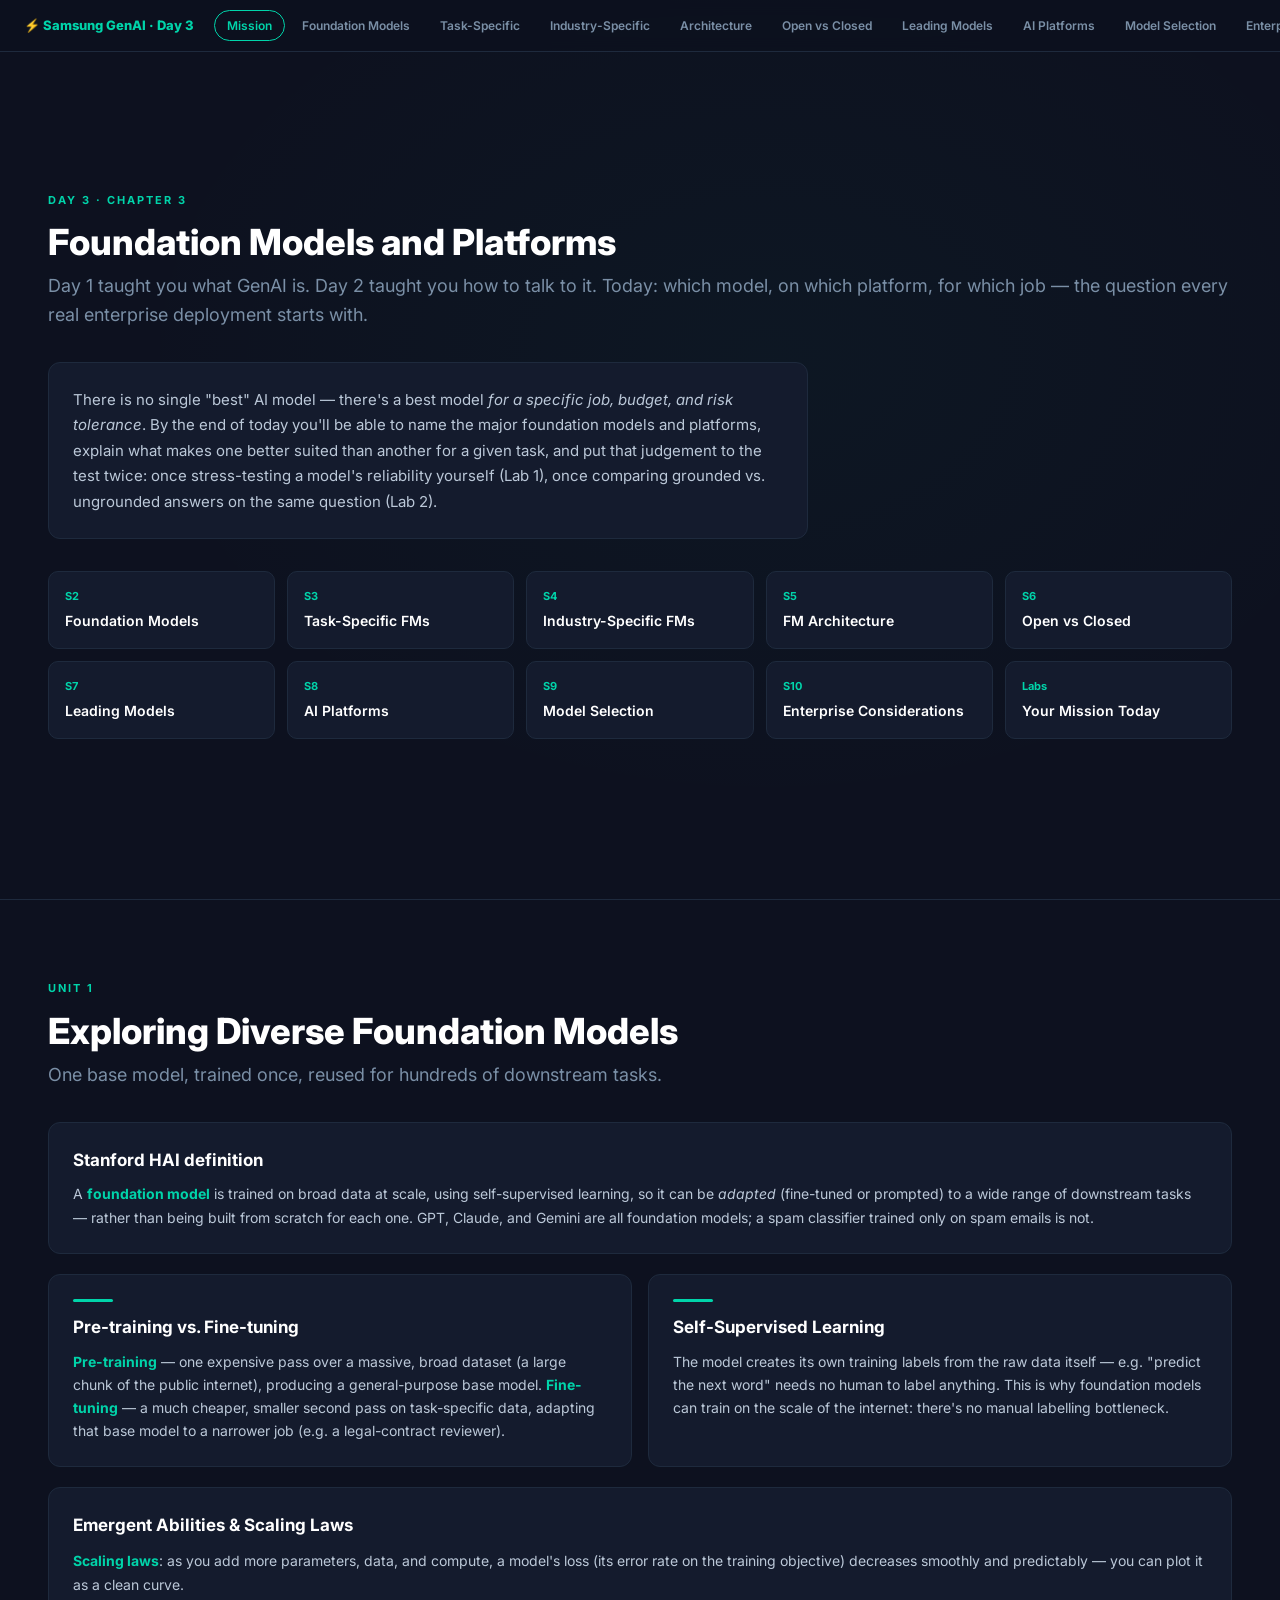
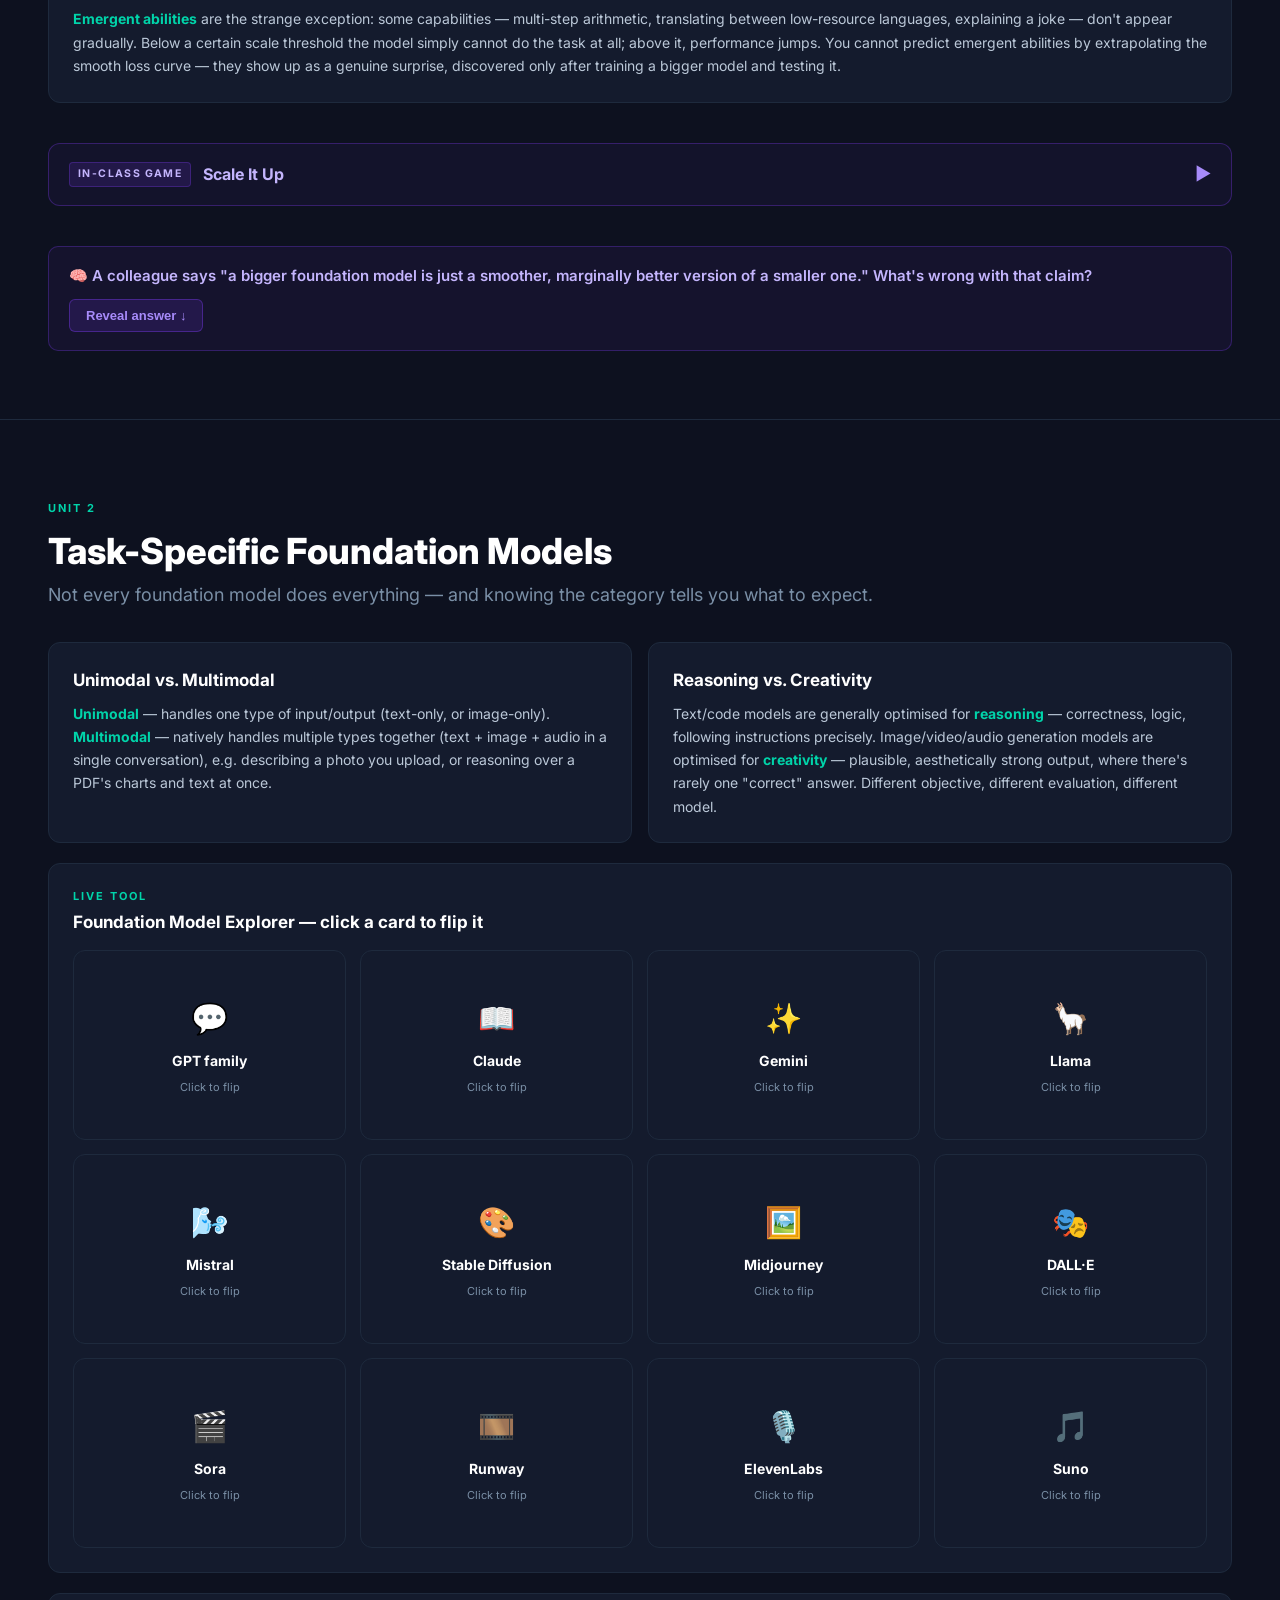
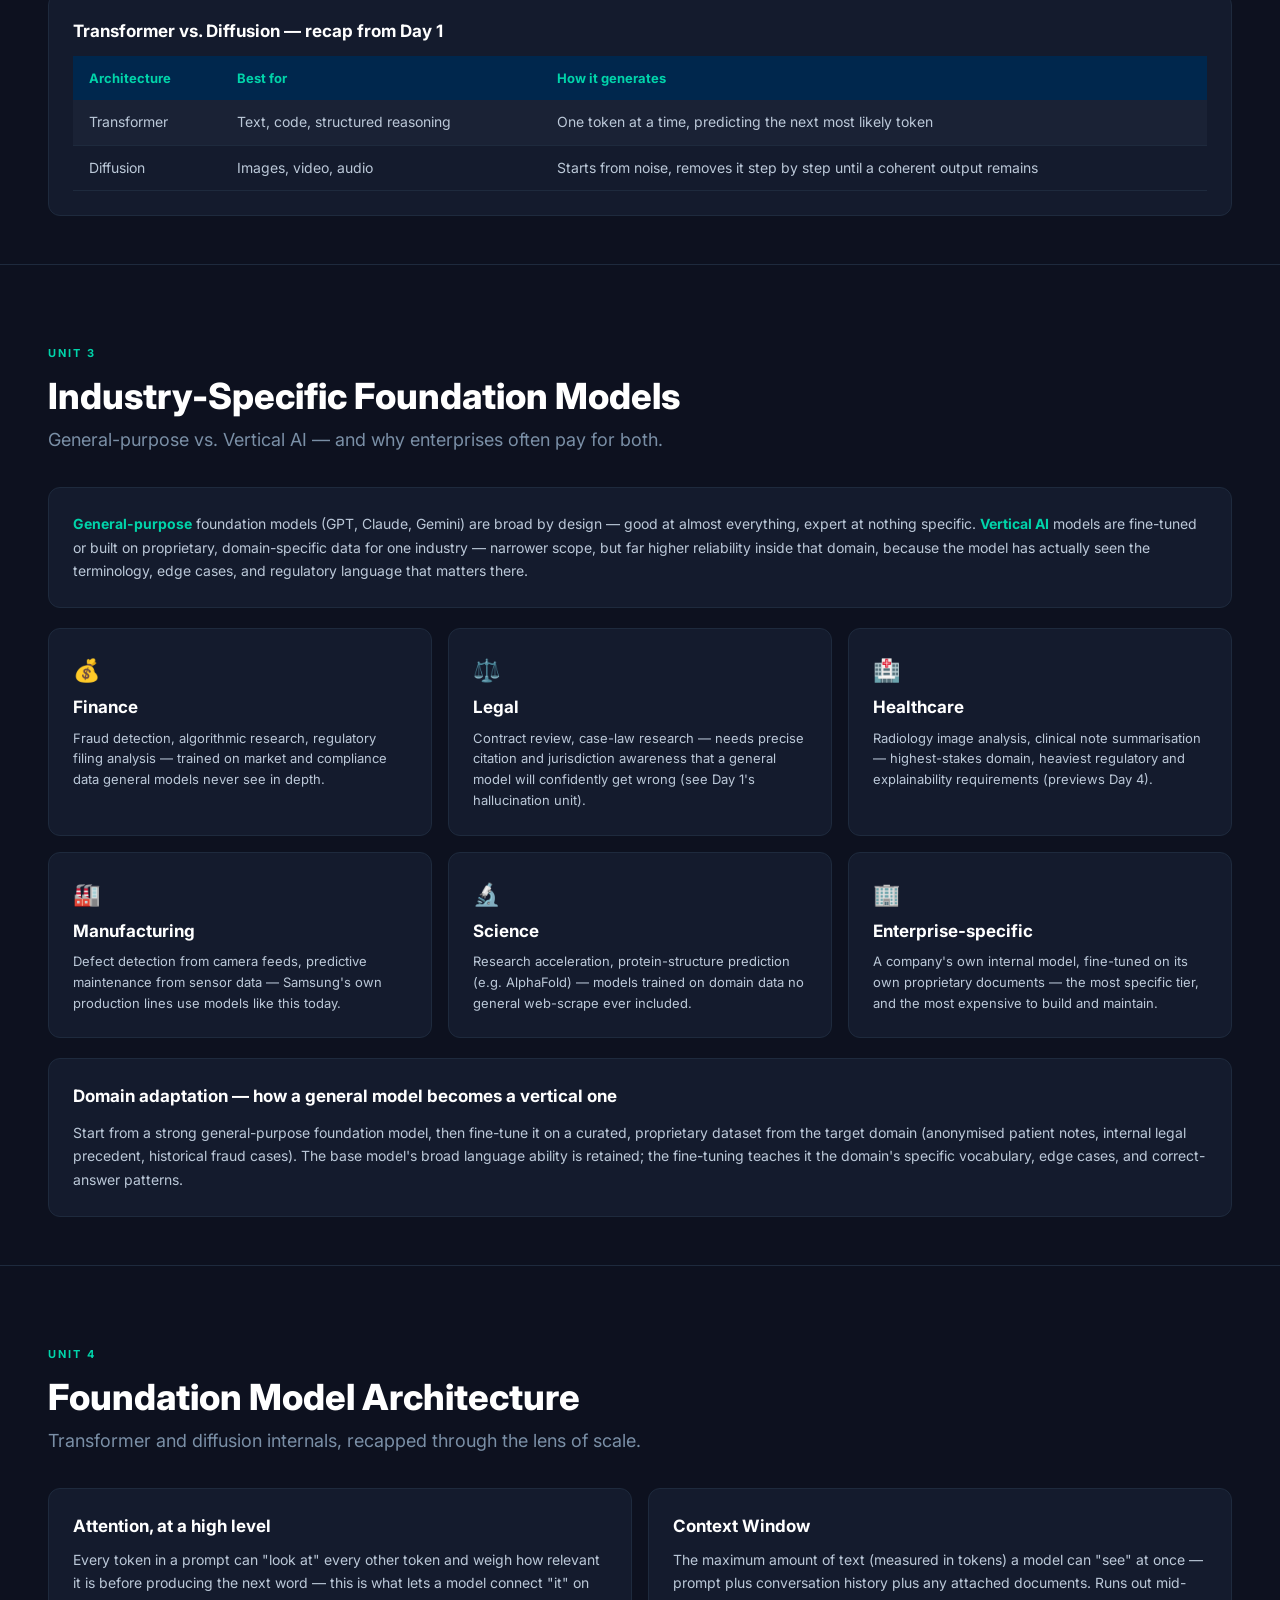
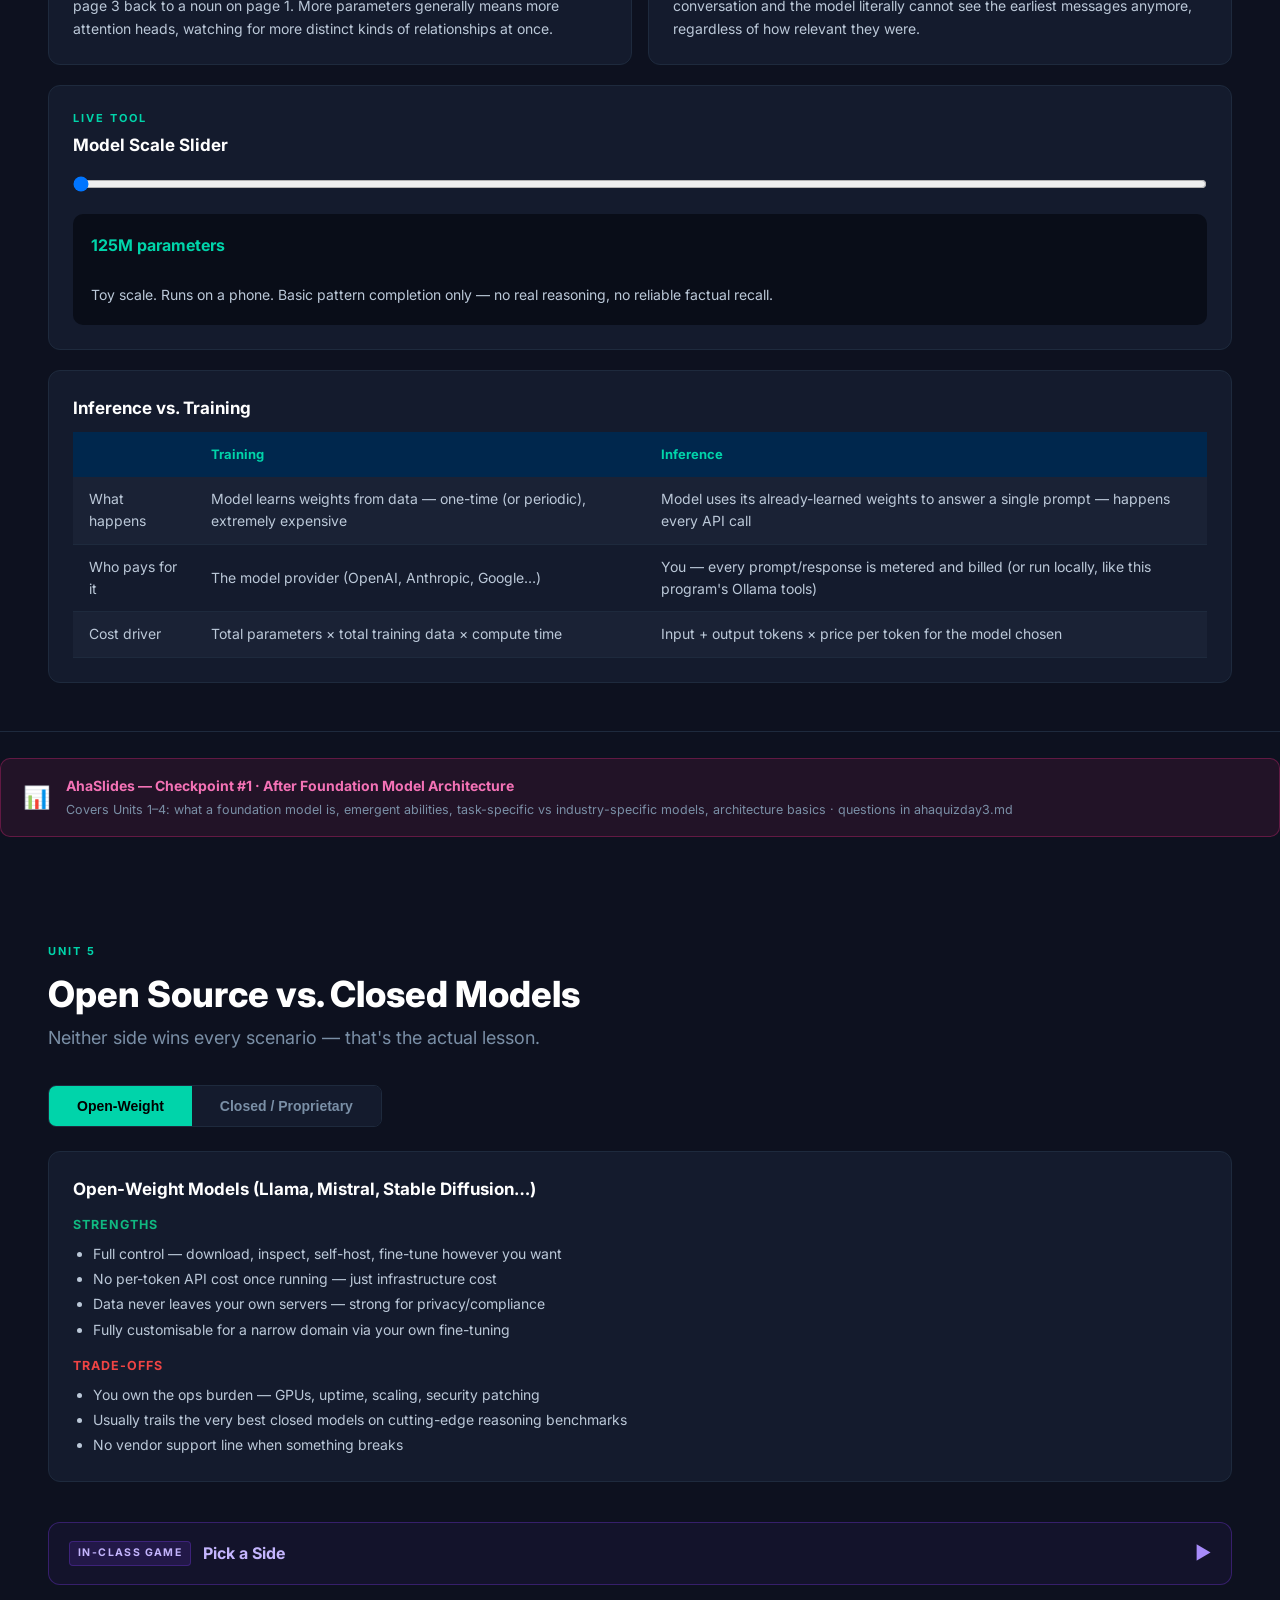
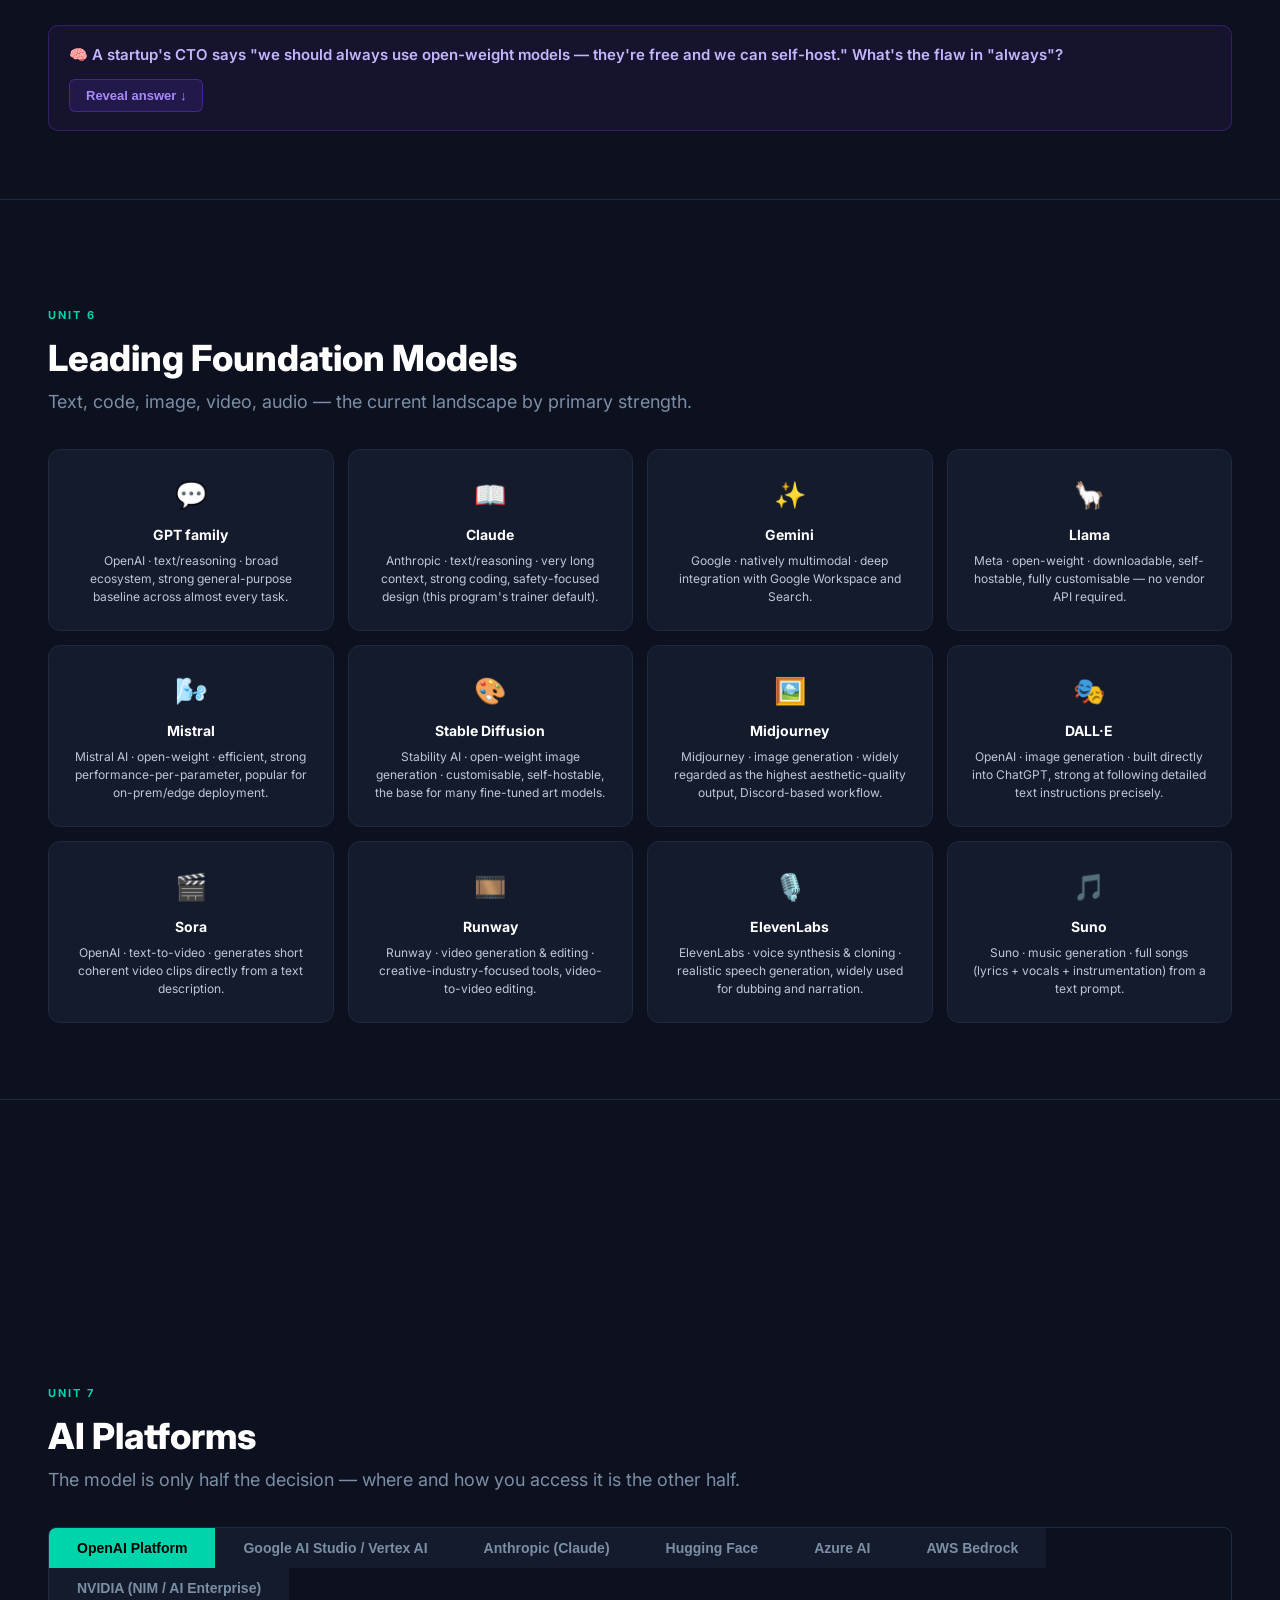
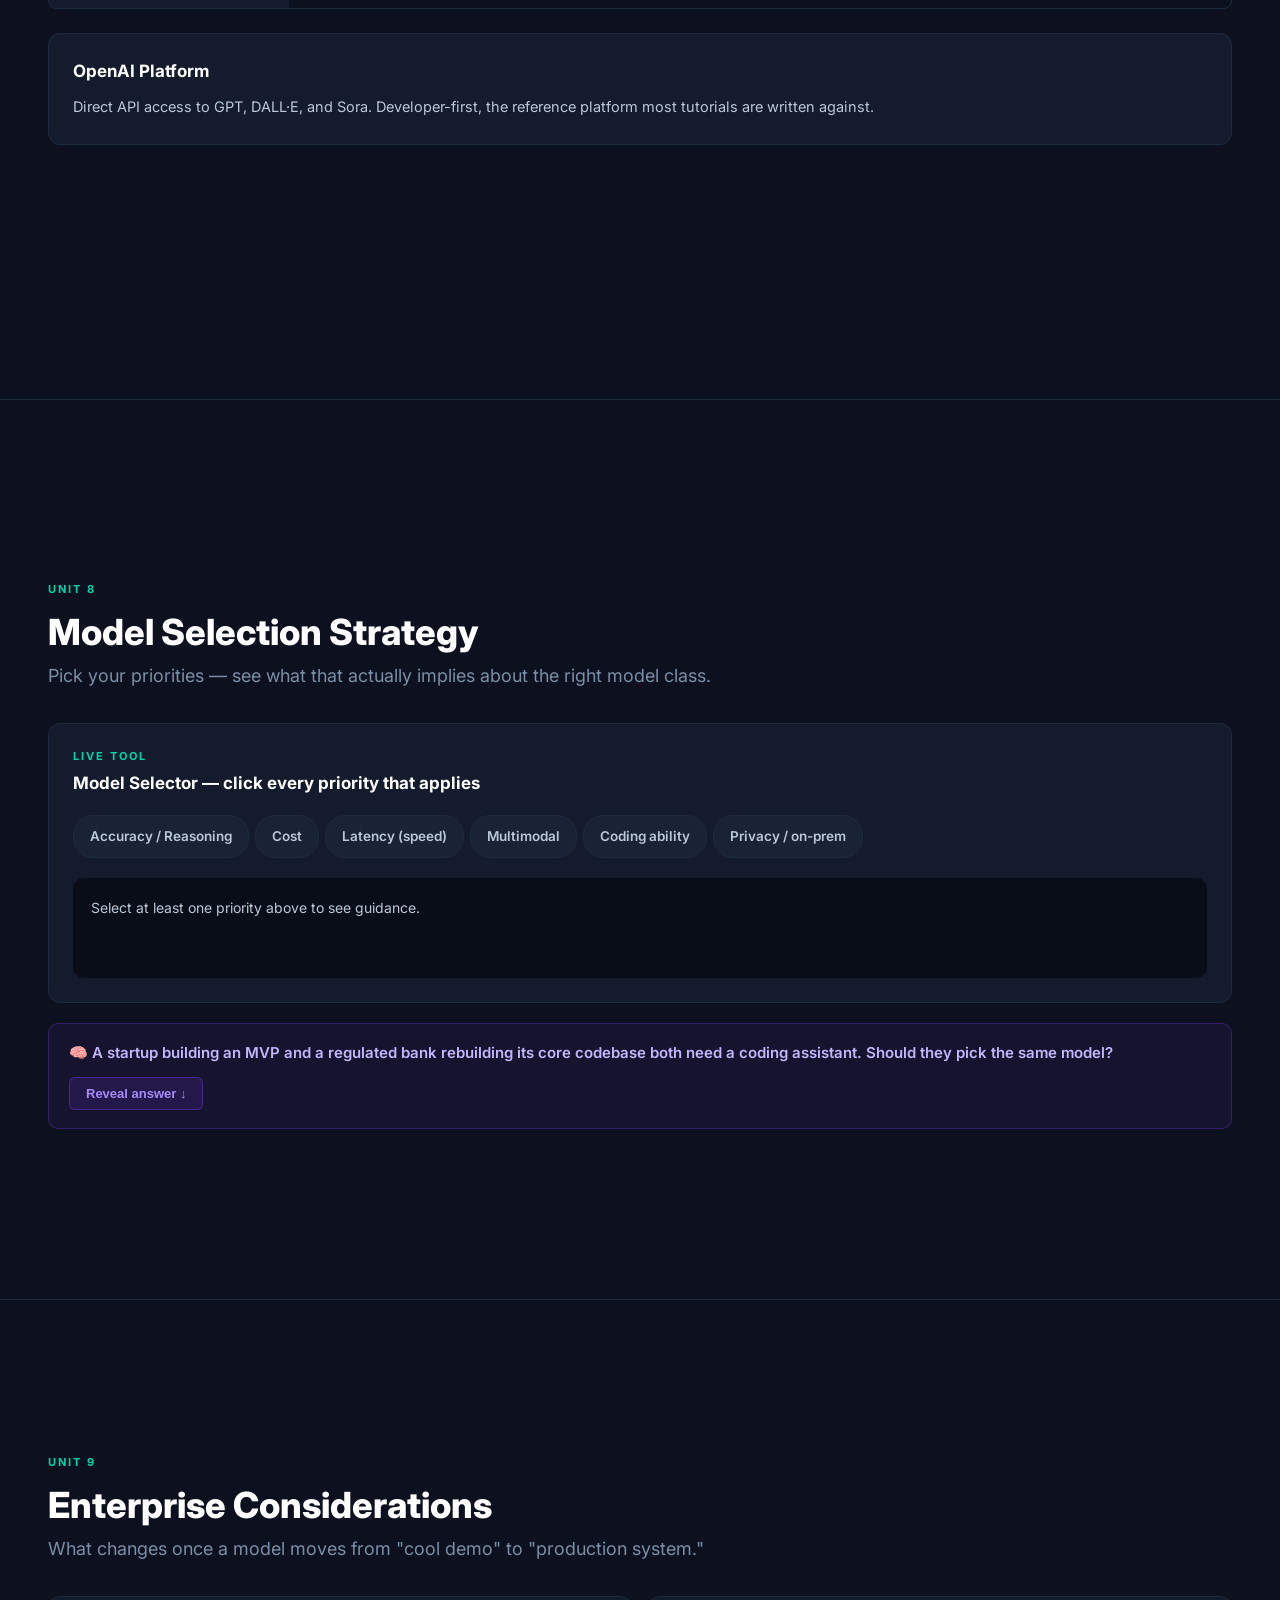
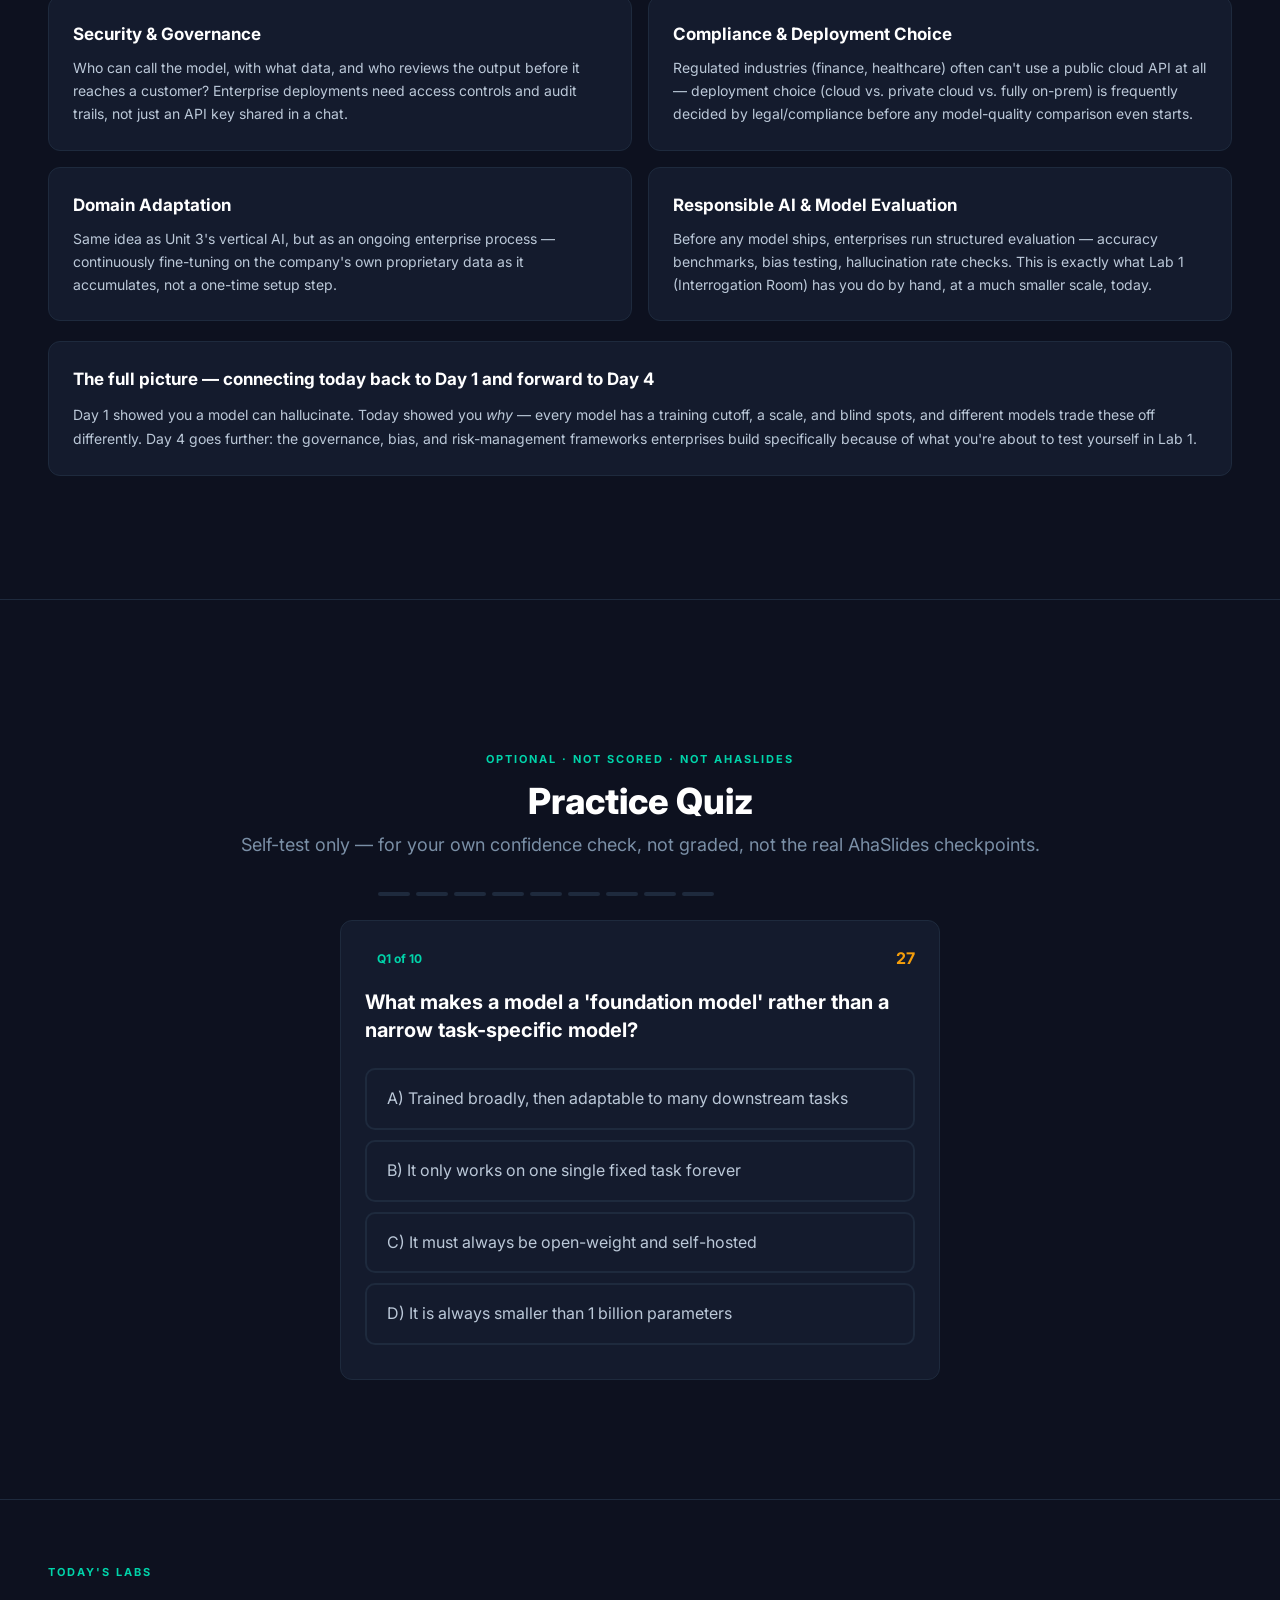
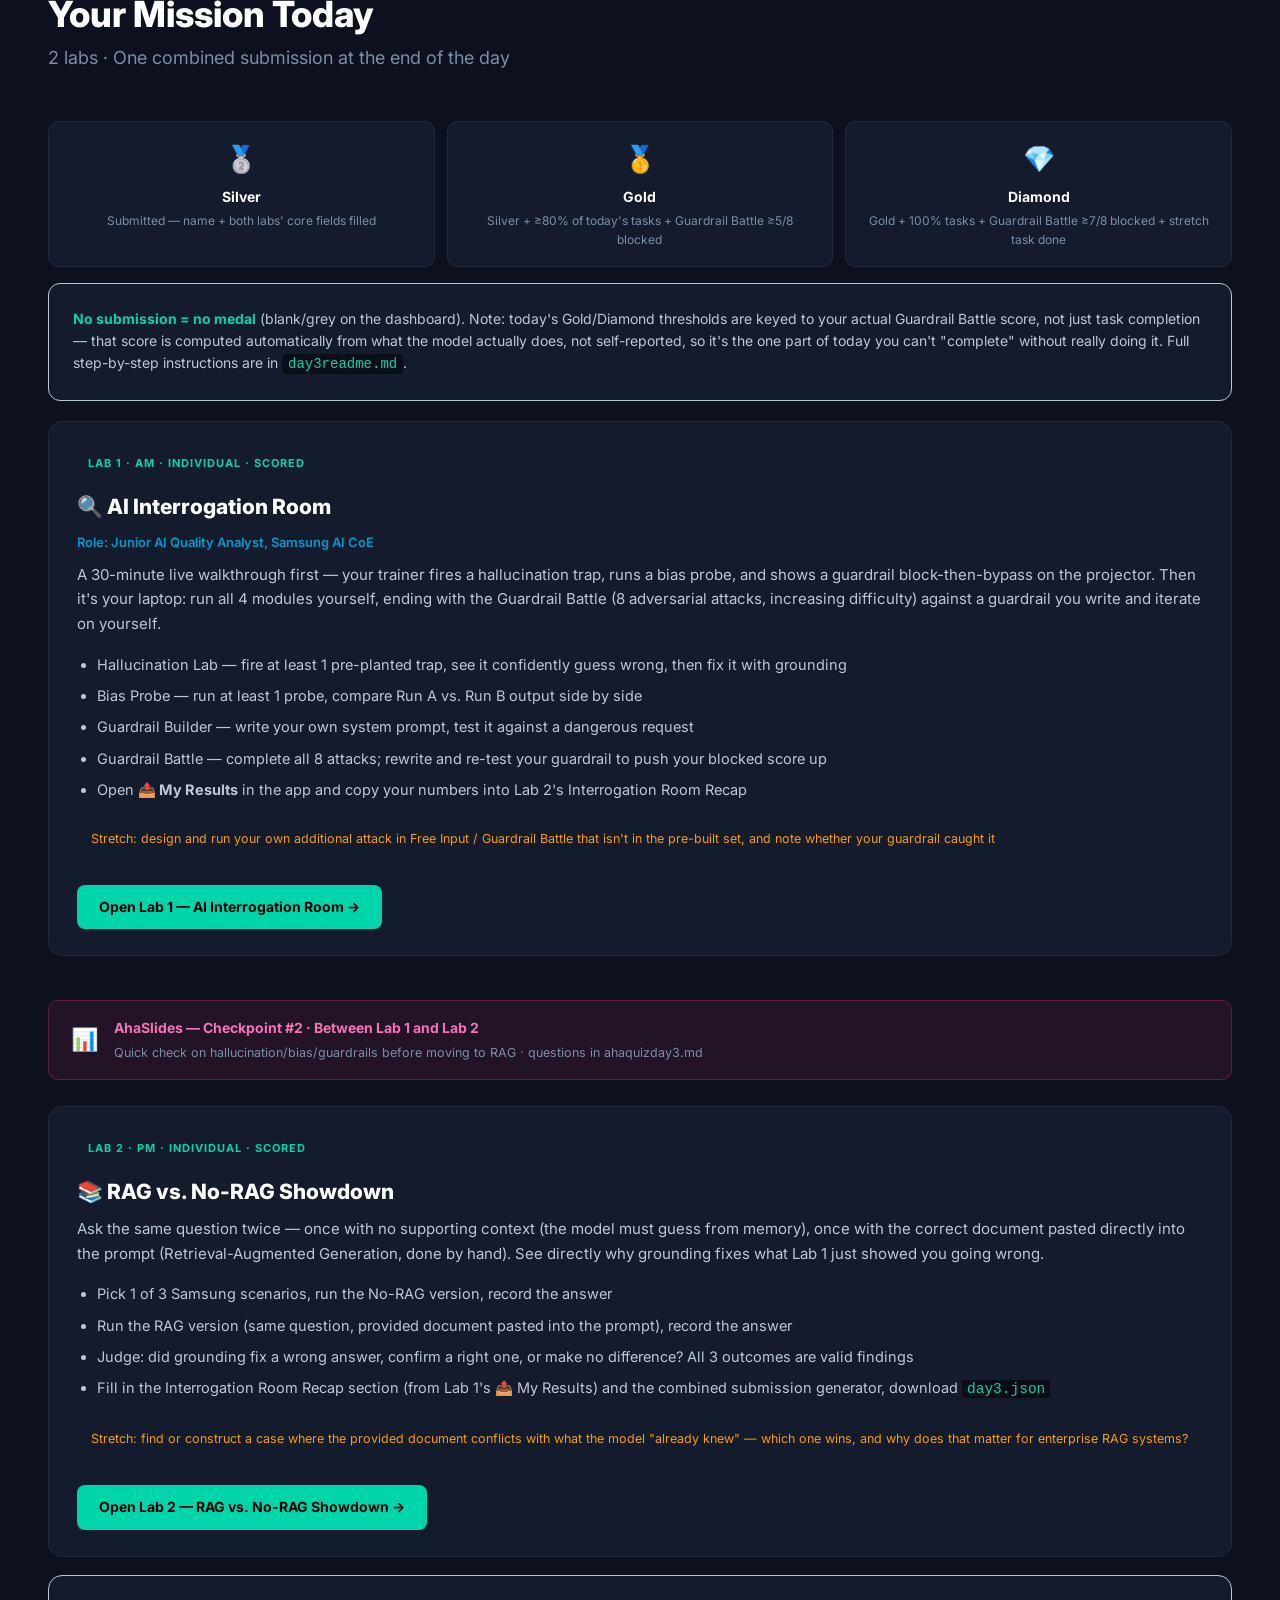
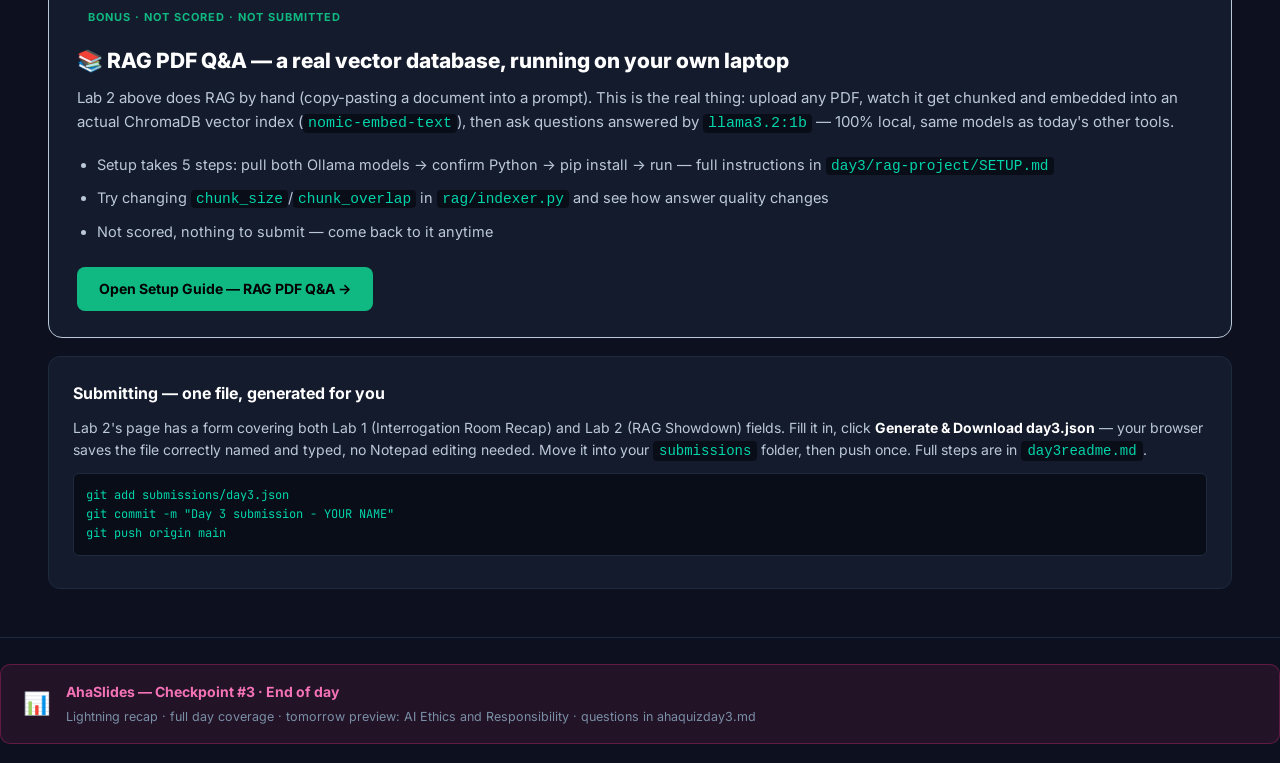
==== commit effede89: "Merge branch 'Anilmidna:main' into main" ====
--- a/day3/index.html
+++ b/day3/index.html
@@ -558,6 +558,18 @@
     <a href="lab/lab2.html" class="lab-link">Open Lab 2 — RAG vs. No-RAG Showdown →</a>
   </div>
 
+  <div class="lab-card fade-in" style="border-color:var(--success)40">
+    <span class="lab-badge" style="background:var(--success)1A;color:var(--success);border-color:var(--success)4D">Bonus · Not scored · Not submitted</span>
+    <h3>📚 RAG PDF Q&amp;A — a real vector database, running on your own laptop</h3>
+    <p class="desc">Lab 2 above does RAG by hand (copy-pasting a document into a prompt). This is the real thing: upload any PDF, watch it get chunked and embedded into an actual ChromaDB vector index (<code style="background:#090D18;padding:1px 5px;border-radius:4px;color:var(--accent)">nomic-embed-text</code>), then ask questions answered by <code style="background:#090D18;padding:1px 5px;border-radius:4px;color:var(--accent)">llama3.2:1b</code> — 100% local, same models as today's other tools.</p>
+    <ul class="lab-tasks">
+      <li>Setup takes 5 steps: pull both Ollama models → confirm Python → pip install → run — full instructions in <code style="background:#090D18;padding:1px 5px;border-radius:4px;color:var(--accent)">day3/rag-project/SETUP.md</code></li>
+      <li>Try changing <code style="background:#090D18;padding:1px 5px;border-radius:4px;color:var(--accent)">chunk_size</code>/<code style="background:#090D18;padding:1px 5px;border-radius:4px;color:var(--accent)">chunk_overlap</code> in <code style="background:#090D18;padding:1px 5px;border-radius:4px;color:var(--accent)">rag/indexer.py</code> and see how answer quality changes</li>
+      <li>Not scored, nothing to submit — come back to it anytime</li>
+    </ul>
+    <a href="rag-project/SETUP.md" class="lab-link" style="background:var(--success);color:#000">Open Setup Guide — RAG PDF Q&amp;A →</a>
+  </div>
+
   <div class="card fade-in">
     <div style="font-size:16px;font-weight:700;color:var(--white);margin-bottom:10px">Submitting — one file, generated for you</div>
     <p style="font-size:14px;color:var(--text);margin-bottom:10px">Lab 2's page has a form covering both Lab 1 (Interrogation Room Recap) and Lab 2 (RAG Showdown) fields. Fill it in, click <strong style="color:var(--white)">Generate &amp; Download day3.json</strong> — your browser saves the file correctly named and typed, no Notepad editing needed. Move it into your <code style="background:#090D18;padding:2px 6px;border-radius:4px;color:var(--accent)">submissions</code> folder, then push once. Full steps are in <code style="background:#090D18;padding:2px 6px;border-radius:4px;color:var(--accent)">day3readme.md</code>.</p>
